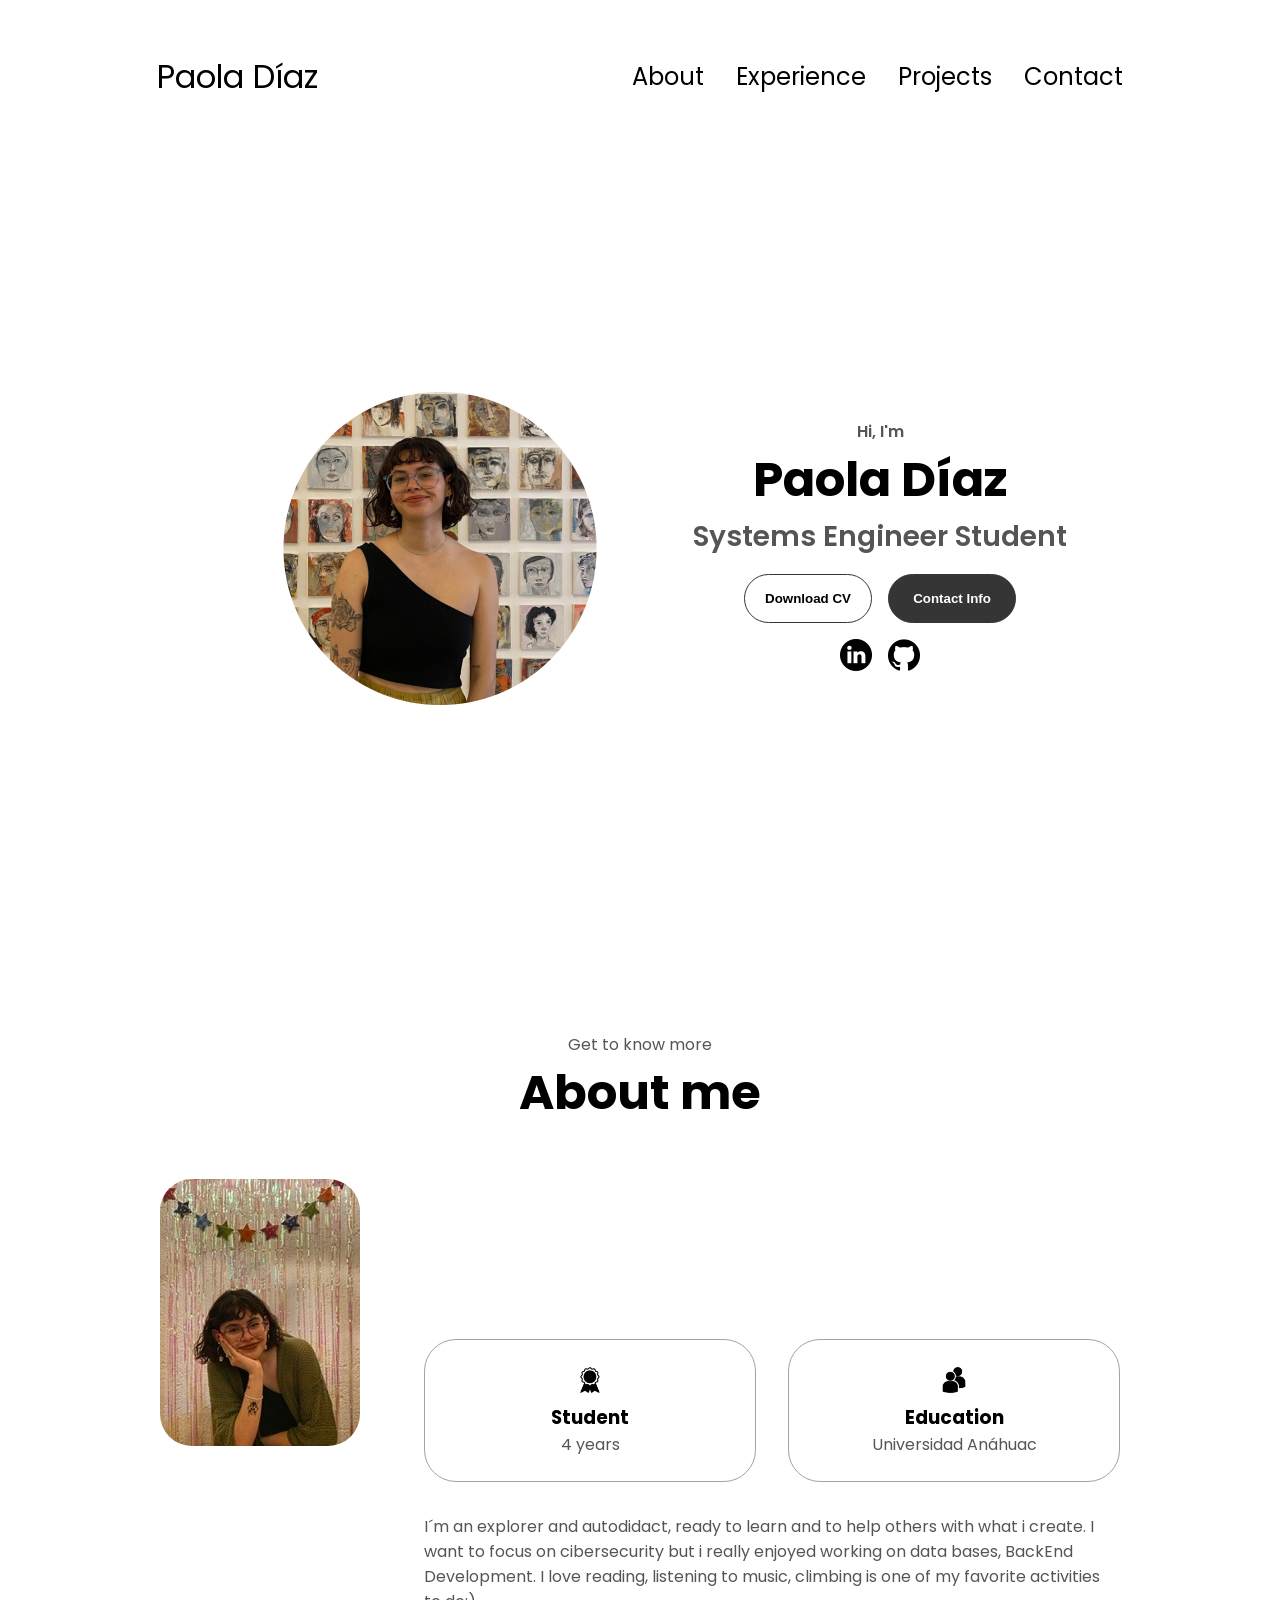
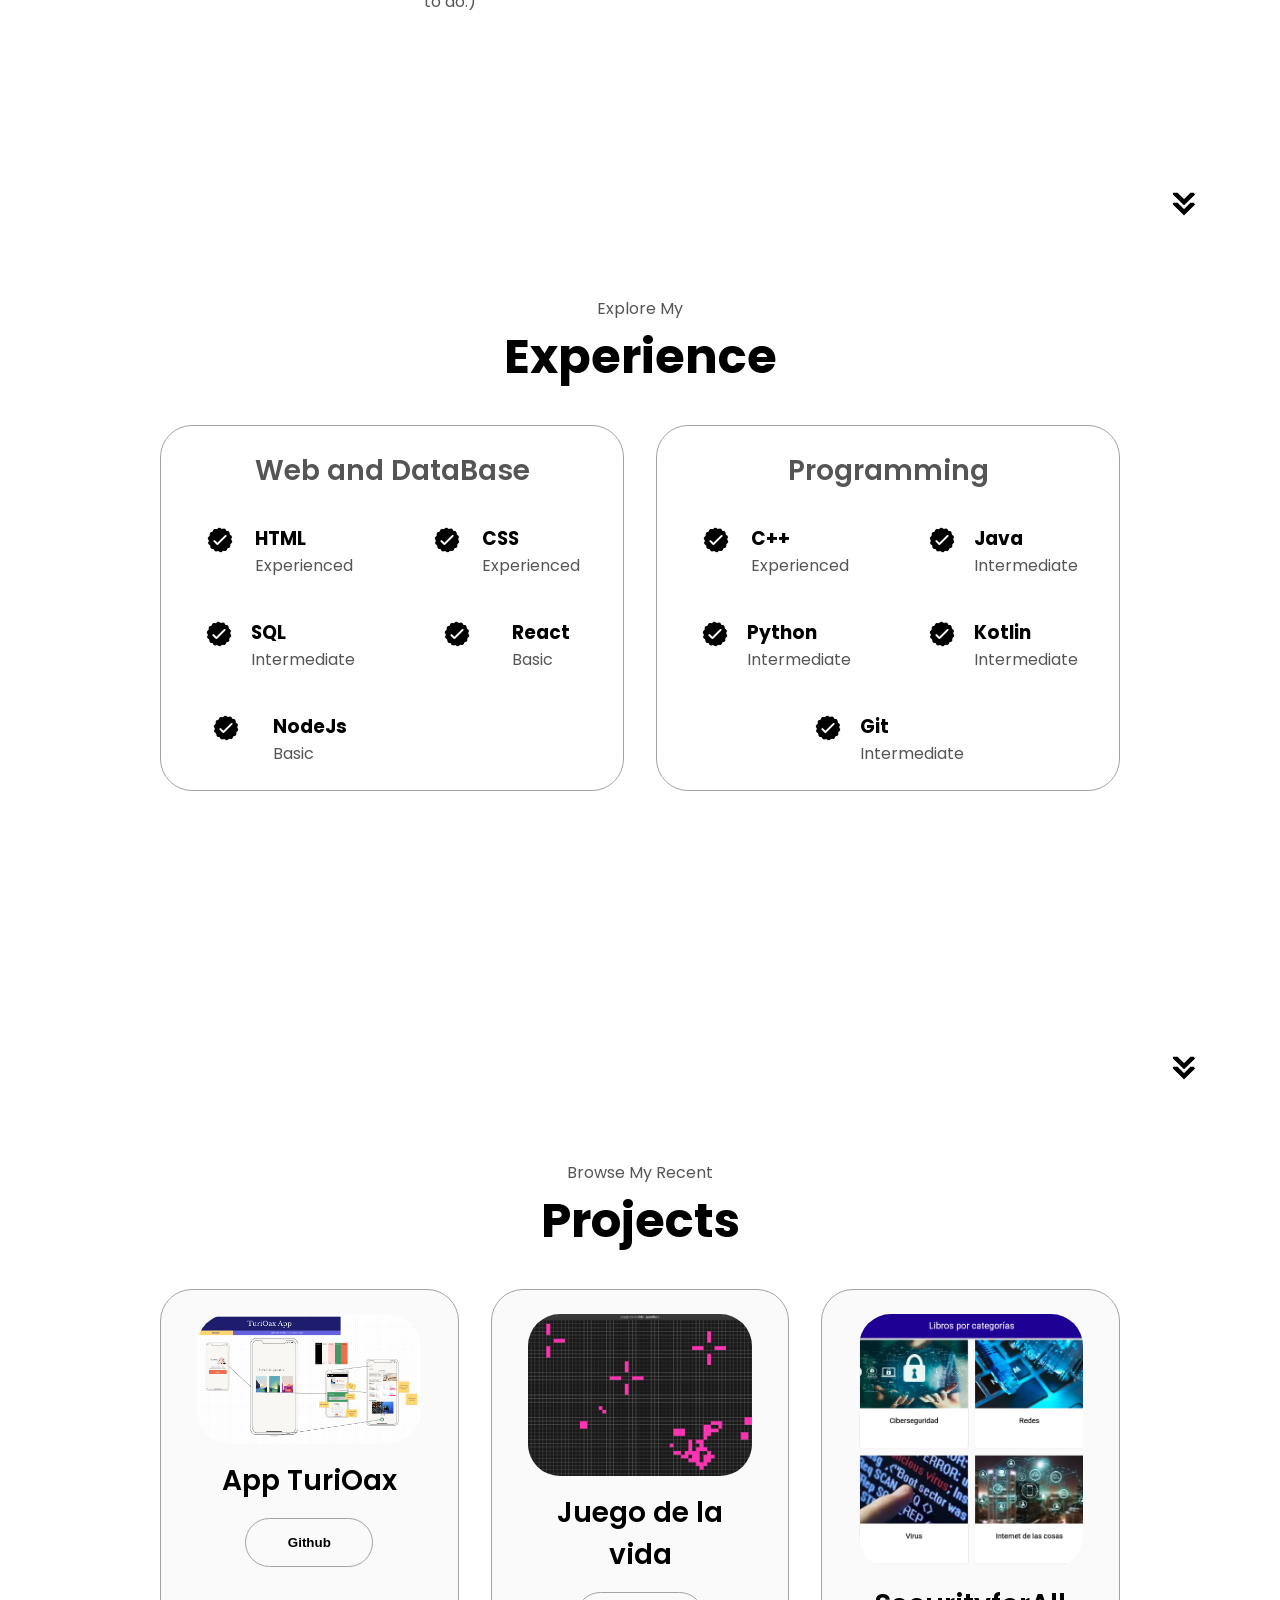
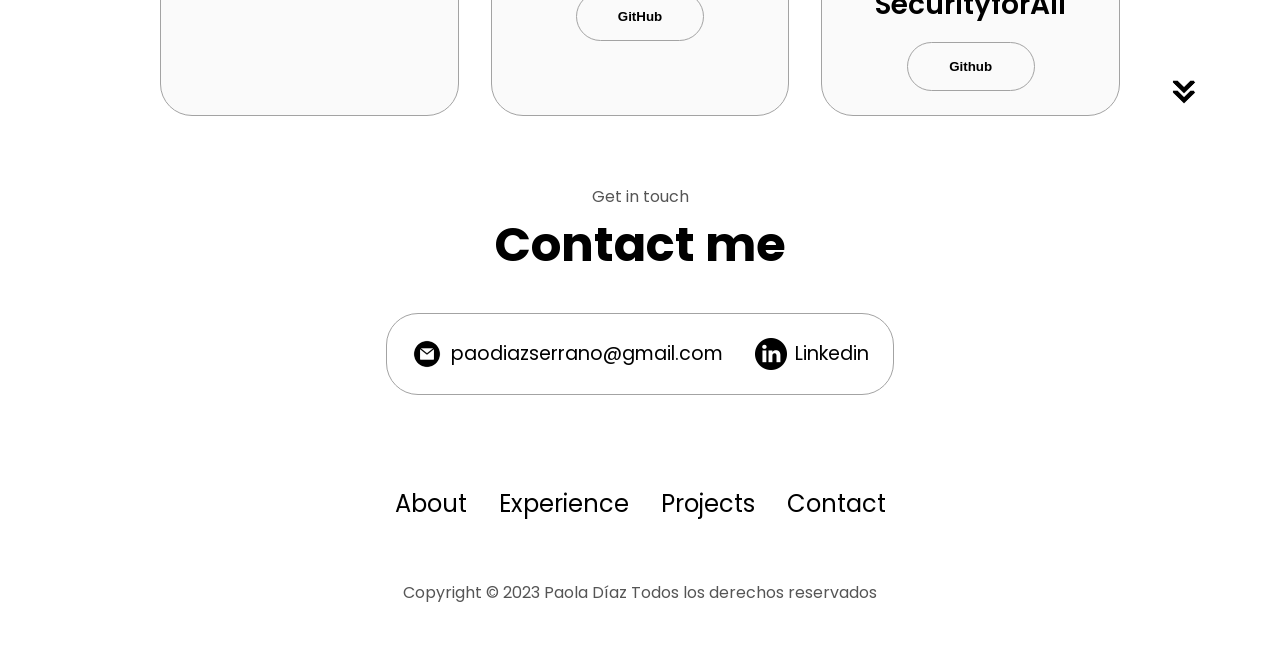
==== index.html @ 3fed01c9 "commit inicial con todos los archivos" ====
<!DOCTYPE html>
<html lang="en">
<head>
    <meta charset="UTF-8">
    <meta name="viewport" content="width=device-width, initial-scale=1.0">
    <title>My portfolio</title>
    <link rel="stylesheet" href="style.css">
    <link rel="stylesheet" href="mediaqueries.css">
    <link rel="icon" href="/assets/mostrar-codigo.png">
</head>
<body>
  <nav id="desktop-nav">
    <div class="logo">Paola Díaz</div>
    <div>
      <ul class="nav-links">
        <li><a href="#about">About</a></li>
        <li><a href="#experience">Experience</a></li>
        <li><a href="#projects">Projects</a></li>
        <li><a href="#contact">Contact</a></li>
      </ul>
    </div>
  </nav>
    <nav id="hamburger-nav">
      <div class="logo">Paola Díaz</div>
      <div class="hamburger-menu">
        <div class="hamburger-icon" onclick="toggleMenu()">
          <span></span>
          <span></span>
          <span></span>
        </div>
        <div class="menu-links">
          <li><a href="#about" onclick="toggleMenu()">About</a></li>
          <li><a href="#experience" onclick="toggleMenu()">Experience</a></li>
          <li><a href="#projects" onclick="toggleMenu()">Projects</a></li>
          <li><a href="#contact" onclick="toggleMenu()">Contact</a></li>
        </div>
      </div>
    </nav>
    <section id="profile">
        <div class="section__pic-container">
            <img src="./assets/profile-pic.png" alt="Paola Díaz profile picture"/>
        </div>
        <div class="section__text">
            <p class="section__text__p1">Hi, I'm </p>
            <h1 class="title">Paola Díaz</h1>
            <p class="section__text__p2">Systems Engineer Student</p>
            <div class="btn-container">
                <button class="btn btn-color-2" onclick="window.open('./assets/cv.pdf')"
                >
                    Download CV
                </button>            
            <button class="btn btn-color-1"  onclick="location.href='./#contact' "">
                Contact Info
            </button>
            </div>
    <div id="socials-container">
        <img src="./assets/linkedin.png" alt="my linkedin profile" class="icon" onclick="redirectTolinkedin()">
        <img src="./assets/github.png" alt="my github profile" class="icon" onclick="redirectToGitHub()">
    </div>
    </div>
    </section>

    <section id="about">

        <p class="section__text__p1">Get to know more</p>
        <h1 class="title">About me</h1>
        <div class="section-container">
            <div class="section-pic-container">
              <br>
              <br>
                <img src="/assets/aboutme Small.jpeg" alt="about picture" class="about-pic">
            </div>
                <div class="about-details-container">
                    <div class="about-containers">
                        <div class="details-container"> 
                            <img src="./assets/experience.png" alt="Experience icon" class="icon">  
                            <h3>Student</h3>
                            <p>4 years <br> </p>
                    </div>
                    <div class="details-container">
                        <img src="./assets/education.png" alt="Education icon" class="icon">  
                        <h3>Education</h3>
                        <p>Universidad Anáhuac 
                    </div>
                </div>
                <div class="text-container">
                    <p>I´m an explorer and autodidact, ready to learn and to help others with what i create.
                      I want to focus on cibersecurity but i really enjoyed working on data bases, BackEnd Development.
                      I love reading, listening to music, climbing is one of my favorite activities to do:)
                  
                      </p>
                </div>
            </div>
        </div>
        <img src="./assets/arrow.png" alt="Arrow icon" class="icon arrow"
        onclick="location.href='./#experience' " >
    </section>

    <section id="experience">
        <p class="section__text__p1">Explore My</p>
        <h1 class="title">Experience</h1>
        <div class="experience-details-container">
          <div class="about-containers">
            <div class="details-container">
              <h2 class="experience-sub-title">Web and DataBase</h2>
              <div class="article-container">
                <article>
                  <img
                    src="./assets/checkmark.png"
                    alt="Experience icon"
                    class="icon"
                  />
                  <div>
                    <h3>HTML</h3>
                    <p>Experienced</p>
                  </div>
                </article>
                <article>
                  <img
                    src="./assets/checkmark.png"
                    alt="Experience icon"
                    class="icon"
                  />
                  <div>
                    <h3>CSS</h3>
                    <p>Experienced</p>
                  </div>
                </article>
                <article>
                  <img
                    src="./assets/checkmark.png"
                    alt="Experience icon"
                    class="icon"
                  />
                  <div>
                    <h3>SQL</h3>
                    <p>Intermediate</p>
                  </div>
                </article>
                <article>
                  <img
                    src="./assets/checkmark.png"
                    alt="Experience icon"
                    class="icon"
                  />
                  <div>
                    <h3>React</h3>
                    <p>Basic</p>
                  </div>
                </article>
                <article>
                  <img
                    src="./assets/checkmark.png"
                    alt="Experience icon"
                    class="icon"
                  />
                  <div>
                    <h3>NodeJs</h3>
                    <p>Basic</p>
                  </div>
                </article>
                <article>
                 
              
                </article>
              </div>
            </div>
            <div class="details-container">
              <h2 class="experience-sub-title">Programming</h2>
              <div class="article-container">
                <article>
                  <img
                    src="./assets/checkmark.png"
                    alt="Experience icon"
                    class="icon"
                  />
                  <div>
                    <h3>C++</h3>
                    <p>Experienced</p>
                  </div>
                </article>
                <article>
                  <img
                    src="./assets/checkmark.png"
                    alt="Experience icon"
                    class="icon"
                  />
                  <div>
                    <h3>Java</h3>
                    <p>Intermediate</p>
                  </div>
                </article>
                <article>
                  <img
                    src="./assets/checkmark.png"
                    alt="Experience icon"
                    class="icon"
                  />
                  <div>
                    <h3>Python</h3>
                    <p>Intermediate</p>
                  </div>
                </article>
                <article>
                  <img
                    src="./assets/checkmark.png"
                    alt="Experience icon"
                    class="icon"
                  />
                  <div>
                    <h3>Kotlin</h3>
                    <p>Intermediate</p>
                  </div>
                </article>
                <article>
                  <img
                    src="./assets/checkmark.png"
                    alt="Experience icon"
                    class="icon"
                  />
                  <div>
                    <h3>Git</h3>
                    <p>Intermediate</p>
                  </div>
                </article>
              </div>
            </div>
          </div>
        </div>
        <img
          src="./assets/arrow.png"
          alt="Arrow icon"
          class="icon arrow"
          onclick="location.href='./#projects'"
        />
      </section>
      <section id="projects">
        <p class="section__text__p1">Browse My Recent</p>
        <h1 class="title">Projects</h1>
        <div class="experience-details-container">
          <div class="about-containers">
            <div class="details-container color-container">
              <div class="article-container">
                <img
                  src="./assets/project-1.png"
                  alt="Project 1"
                  class="project-img"
                />
              </div>
              <h2 class="experience-sub-title project-title">App TuriOax</h2>
              <div class="btn-container">
                <button
                  class="btn btn-color-2 project-btn"
                  onclick="redirectToGitHubTuriOax()"
                >
                  Github
                </button>
                
              </div>
            </div>
            <div class="details-container color-container">
              <div class="article-container">
                <img
                  src="./assets/juego_de_la_vida.png"
                  alt="Project 2"
                  class="project-img"
                />
              </div>
              <h2 class="experience-sub-title project-title">Juego de la vida</h2>
              <div class="btn-container">
                <button class="btn btn-color-2 project-btn" onclick="redirectToGitHub()">
                  GitHub
              </button>
                
              </div>
            </div>
            <div class="details-container color-container">
              <div class="article-container">
                <img
                  src="./assets/securityforall.png"
                  alt="Project 3"
                  class="project-img"
                />
              </div>
              <h2 class="experience-sub-title project-title">SecurityforAll</h2>
              <div class="btn-container">
                <button
                  class="btn btn-color-2 project-btn"
                  onclick="redirectToGitHubSecurityforall()"
                >
                  Github
                </button>
                <!--
                <button
                  class="btn btn-color-2 project-btn"
                  onclick="location.href='https://github.com/'"
                >
                  Live Demo
                </button>
                --> 
              </div>
            </div>
          </div>
        </div>
        <img
          src="./assets/arrow.png"
          alt="Arrow icon"
          class="icon arrow"
          onclick="location.href='./#contact'"
        />
      </section>
      <section id="contact">
        <p class="section__text__p1">Get in touch</p>
        <h1 class="title">Contact me</h1>
        <div class="contact-info-upper-container">
            <div class="contact-info-container">
                <img src="./assets/email.png" alt="email icon" class="icon contact-icon">
                <p><a href="mailto:paodiazserrano@gmail.com">paodiazserrano@gmail.com</a></p>
            </div>
       
            <div class="contact-info-container">
                <img src="./assets/linkedin.png" alt="linkedin icon" class="icon contact-icon">
                <p><a href="https://www.linkedin.com/in/paola-diaz-ser" target="_blank">Linkedin</a></p>
            </div>
        </div>
      </section>
<footer>
    <nav>
        <div class="nav-links-container">
            <ul class="nav-links">
                <li><a href="#about">About</a></li>
                <li><a href="#experience">Experience</a></li>
                <li><a href="#projects">Projects</a></li>
                <li><a href="#contact">Contact</a></li>
            </ul>
        </div>
    </nav>
    
    <p>Copyright &#169; 2023 Paola Díaz Todos los derechos reservados</p>
</footer>

    <script src="script.js"></script>

</body>
</html>
---- style.css ----
/*           GENERAL            */

@import url("https://fonts.googleapis.com/css2?family=Poppins:wght@300;400;500;600&display=swap");

* {
  margin: 0;
  padding: 0;
}

body {
  font-family: "Poppins", sans-serif;
}

html {
        /*when we click a link it doesn´t instantly go to the section, it scroll down gently*/
  scroll-behavior: smooth;
}

p {
  color: rgb(85, 85, 85);
}

/*          TRANSITION          */
/*physically change between two styles*/

a,
.btn {
  transition: all 300ms ease;
}

/* DESKTOP NAV */

nav,
.nav-links {
  display: flex;
}

nav {
  justify-content: space-around;
  align-items: center;
  height: 17vh;
}

.nav-links {
  gap: 2rem;
  list-style: none;
  font-size: 1.5rem;
}

/*          nav links               */

a {
  color: black;
  text-decoration: none;
  text-decoration-color: white;
}
/*when we pass over our mouse */
a:hover {
  color: grey;
  text-decoration: underline;
      /*this is the space between the text and the underline*/
  text-underline-offset: 1rem;
  text-decoration-color: rgb(181, 181, 181);
}

.logo {
  font-size: 2rem;
}

/*when we pass over our mouse in the LOGO */
.logo:hover {
  cursor: default;
}

/*          HAMBURGER MENU          */

#hamburger-nav {
  display: none;
}

.hamburger-menu {
  position: relative;
  display: inline-block;
}

.hamburger-icon {
  display: flex;
  flex-direction: column;
  justify-content: space-between;
  height: 24px;
  width: 30px;
  cursor: pointer;
}

.hamburger-icon span {
  width: 100%;
  height: 2px;
  background-color: black;
  transition: all 0.3 ease-in-out;
}

.menu-links {
  position: absolute;
  top: 100%;
  right: 0;
  background-color: white;
  width: fit-content;
  max-height: 0;
  overflow: hidden;
  transition: all 0.3 ease-in-out;
}

.menu-links a {
  display: block;
  padding: 10px;
  text-align: center;
  font-size: 1.5rem;
  color: black;
  text-decoration: none;
  transition: all 0.3 ease-in-out;
}

.menu-links li {
  list-style: none;
}
/*the one we created in js*/
.menu-links.open {
  max-height: 300px;
}

.hamburger-icon.open span:first-child {
  transform: rotate(45deg) translate(10px, 5px);
}

.hamburger-icon.open span:nth-child(2) {
  opacity: 0;
}

.hamburger-icon.open span:last-child {
  transform: rotate(-45deg) translate(10px, -5px);
}

.hamburger-icon span:first-child {
  transform: none;
}

.hamburger-icon span:first-child {
  opacity: 1;
}

.hamburger-icon span:first-child {
  transform: none;
}

/*          SECTIONS            */

section {
  padding-top: 4vh;
  height: 96vh;
  margin: 0 10rem;
  box-sizing: border-box;
  min-height: fit-content;
}

.section-container {
  display: flex;
}

/*          PROFILE SECTION             */

#profile {
  display: flex;
  justify-content: center;
  gap: 5rem;
  height: 80vh;
}

.section__pic-container {
  display: flex;
  height: 400px;
  width: 400px;
  margin: auto 0;
}

.section__text {
  align-self: center;
  text-align: center;
}

.section__text p {
  font-weight: 600;
}

.section__text__p1 {
  text-align: center;
}

.section__text__p2 {
  font-size: 1.75rem;
  margin-bottom: 1rem;
}

.title {
  font-size: 3rem;
  text-align: center;
}

#socials-container {
  display: flex;
  justify-content: center;
  margin-top: 1rem;
  gap: 1rem;
}

/*          ICONS           */

.icon {
  cursor: pointer;
  height: 2rem;
}

/*          BUTTONS             */

.btn-container {
  display: flex;
  justify-content: center;
  gap: 1rem;
}

.btn {
  font-weight: 600;
  transition: all 300ms ease;
  padding: 1rem;
  width: 8rem;
  border-radius: 2rem;
}

.btn-color-1,
.btn-color-2 {
  border: rgb(53, 53, 53) 0.1rem solid;
}

.btn-color-1:hover,
.btn-color-2:hover {
  cursor: pointer;
}

.btn-color-1,
.btn-color-2:hover {
  background: rgb(53, 53, 53);
  color: white;
}

.btn-color-1:hover {
  background: rgb(0, 0, 0);
}

.btn-color-2 {
  background: none;
}

.btn-color-2:hover {
  border: rgb(255, 255, 255) 0.1rem solid;
}

.btn-container {
  gap: 1rem;
}

/*          ABOUT SECTION           */

#about {
  position: relative;
}

.about-containers {
  gap: 2rem;
  margin-bottom: 2rem;
  margin-top: 2rem;
}

.about-details-container {
  justify-content: center;
  flex-direction: column;
}

.about-containers,
.about-details-container {
  display: flex;
}

.about-pic {
  border-radius: 2rem;
}

.arrow {
  position: absolute;
  right: -5rem;
  bottom: 2.5rem;
}

.details-container {
  padding: 1.5rem;
  flex: 1;
  background: white;
  border-radius: 2rem;
  border: rgb(53, 53, 53) 0.1rem solid;
  border-color: rgb(163, 163, 163);
  text-align: center;
}

.section-container {
  gap: 4rem;
  height: 80%;
}

.section__pic-container {
  height: 400px;
  width: 400px;
  margin: auto 0;
}

/*          EXPERIENCE SECTION          */

#experience {
  position: relative;
}

.experience-sub-title {
  color: rgb(85, 85, 85);
  font-weight: 600;
  font-size: 1.75rem;
  margin-bottom: 2rem;
}

.experience-details-container {
  display: flex;
  justify-content: center;
  flex-direction: column;
}

.article-container {
  display: flex;
  text-align: initial;
  flex-wrap: wrap;
  flex-direction: row;
  gap: 2.5rem;
  justify-content: space-around;
}

article {
  display: flex;
  width: 10rem;
  justify-content: space-around;
  gap: 0.5rem;
}

article .icon {
  cursor: default;
}

/*              projects section             */

#projects {
  position: relative;
}

.color-container {
  border-color: rgb(163, 163, 163);
  background: rgb(250, 250, 250);
}

.project-img {
  border-radius: 2rem;
  width: 90%;
  height: 90%;
}

.project-title {
  margin: 1rem;
  color: black;
}

.project-btn {
  color: black;
  border-color: rgb(163, 163, 163);
}

/*          CONTACT          */

#contact {
  display: flex;
  justify-content: center;
  flex-direction: column;
  height: 70vh;
}

.contact-info-upper-container {
  display: flex;
  justify-content: center;
  border-radius: 2rem;
  border: rgb(53, 53, 53) 0.1rem solid;
  border-color: rgb(163, 163, 163);
  background: (250, 250, 250);
  margin: 2rem auto;
  padding: 0.5rem;
}

.contact-info-container {
  display: flex;
  align-items: center;
  justify-content: center;
  gap: 0.5rem;
  margin: 1rem;
}

.contact-info-container p {
  font-size: larger;
}

.contact-icon {
  cursor: default;
}

.email-icon {
  height: 2.5rem;
}

/*          footer           */

footer {
  height: 26vh;
  margin: 0 1rem;
}

footer p {
  text-align: center;
}
---- mediaqueries.css ----
@media screen and (max-width: 1400px) {
    #profile {
      height: 83vh;
      margin-bottom: 6rem;
    }
    .about-containers {
      flex-wrap: wrap;
    }
    #contact,
    #projects {
      height: fit-content;
    }
  }
  
  @media screen and (max-width: 1200px) {
    #desktop-nav {
      display: none;
    }
    #hamburger-nav {
      display: flex;
    }
    #experience,
    .experience-details-container {
      margin-top: 2rem;
    }
    #profile,
    .section-container {
      display: block;
    }
    .arrow {
      display: none;
    }
    section,
    .section-container {
      height: fit-content;
    }
    section {
      margin: 0 5%;
    }
    .section__pic-container {
      width: 275px;
      height: 275px;
      margin: 0 auto 2rem;
    }
    .about-containers {
      margin-top: 0;
    }
  }
  
  @media screen and (max-width: 600px) {
    #contact,
    footer {
      height: 40vh;
    }
    #profile {
      height: 83vh;
      margin-bottom: 0;
    }
    article {
      font-size: 1rem;
    }
    footer nav {
      height: fit-content;
      margin-bottom: 2rem;
    }
    .about-containers,
    .contact-info-upper-container,
    .btn-container {
      flex-wrap: wrap;
    }
    .contact-info-container {
      margin: 0;
    }
    .contact-info-container p,
    .nav-links li a {
      font-size: 1rem;
    }
    .experience-sub-title {
      font-size: 1.25rem;
    }
    .logo {
      font-size: 1.5rem;
    }
    .nav-links {
      flex-direction: column;
      gap: 0.5rem;
      text-align: center;
    }
    .section__pic-container {
      width: auto;
      height: 46vw;
      justify-content: center;
    }
    .section__text__p2 {
      font-size: 1.25rem;
    }
    .title {
      font-size: 2rem;
    }
    .text-container {
      text-align: justify;
    }
  }
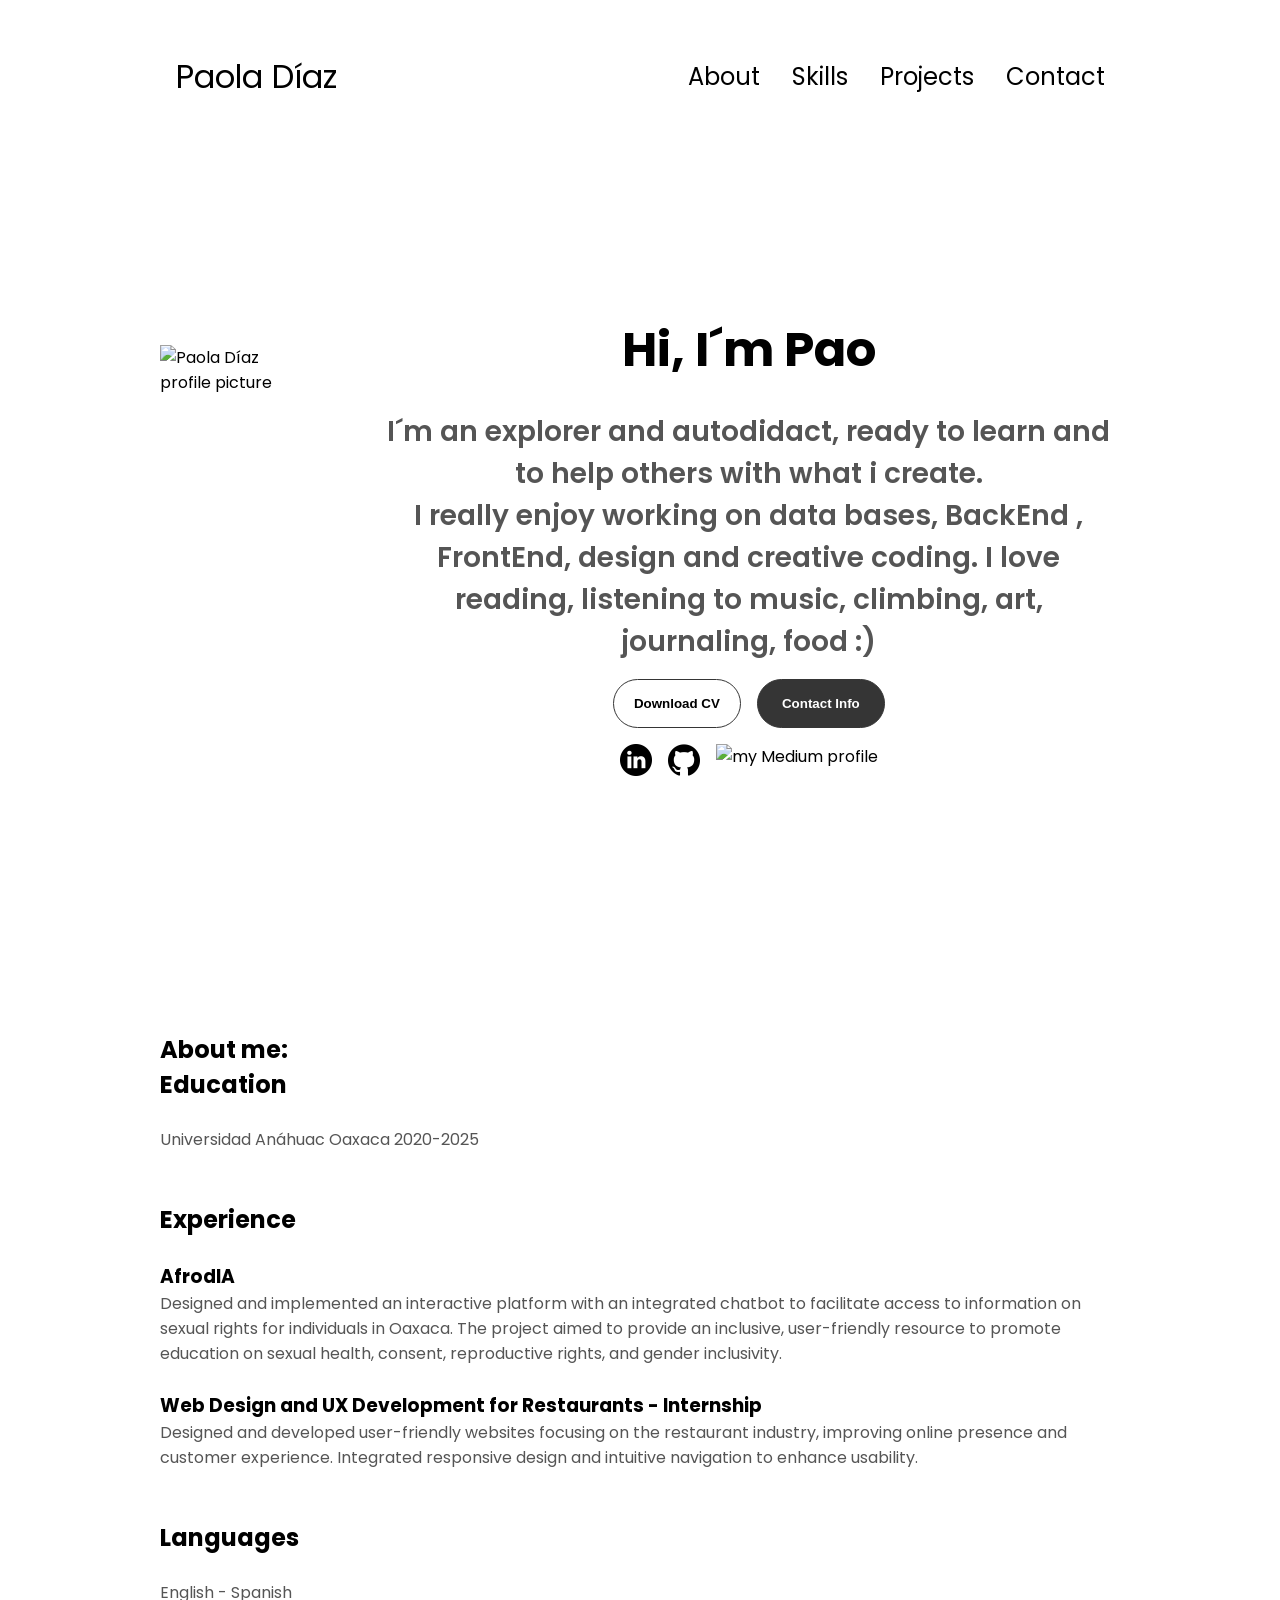
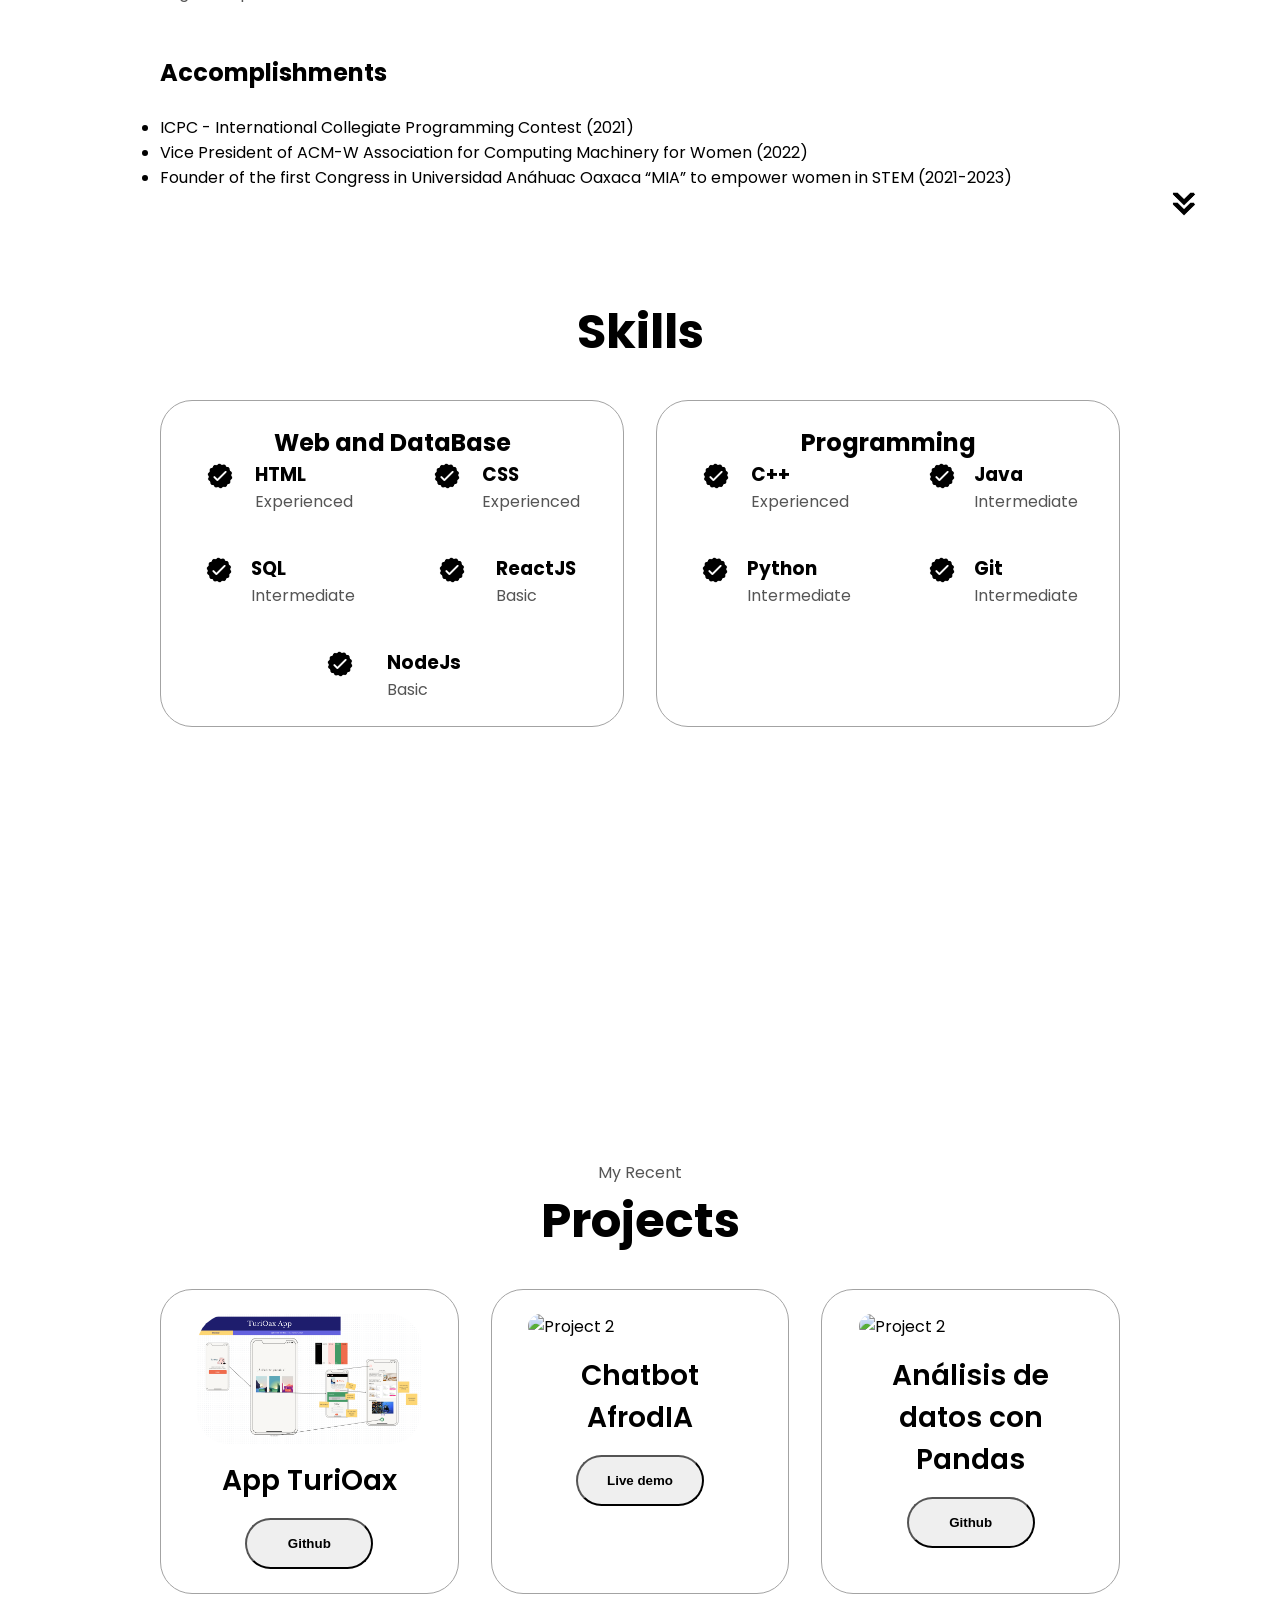
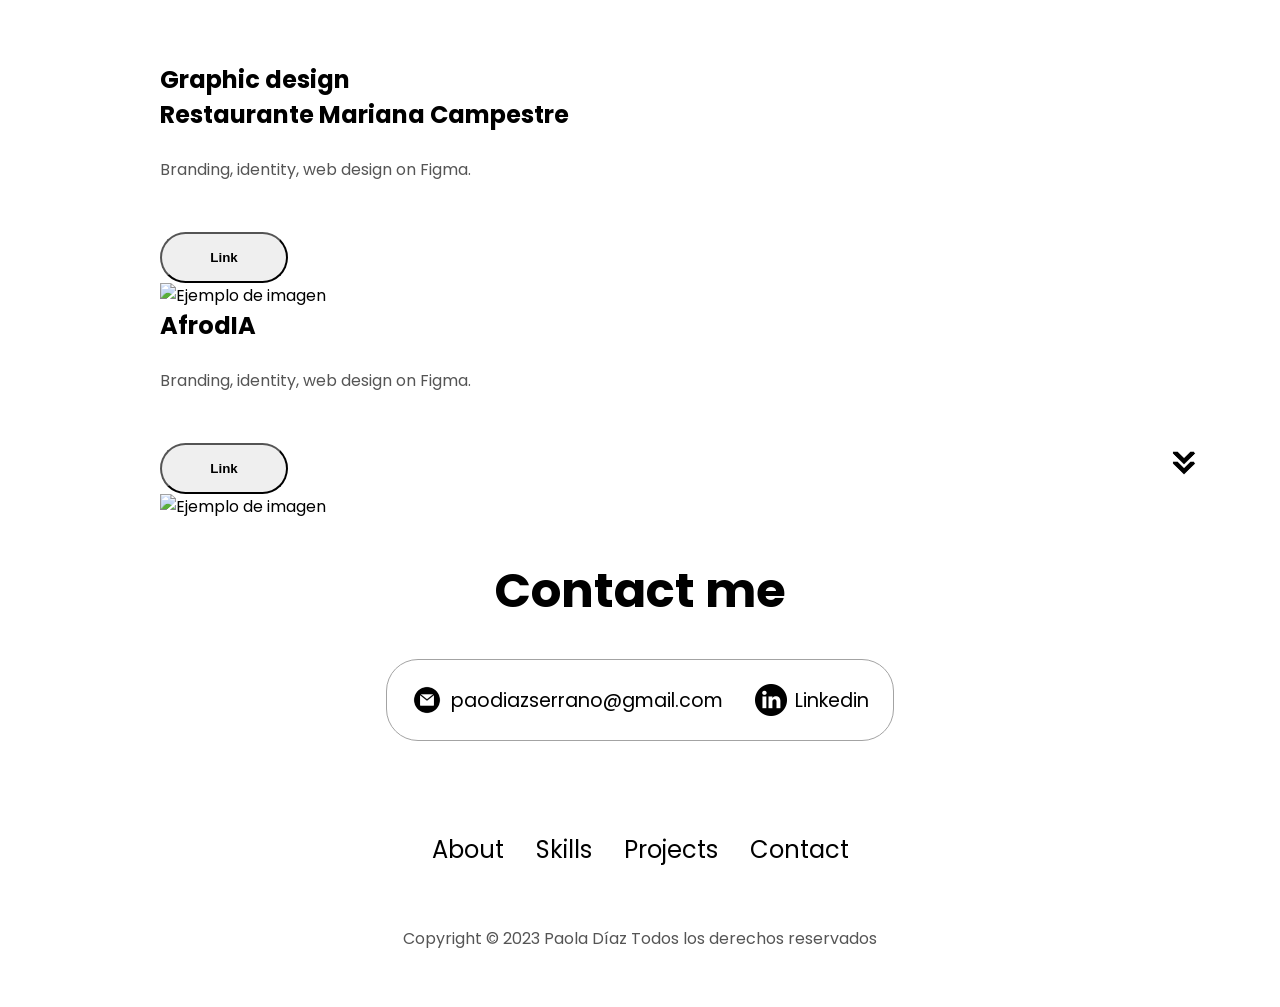
==== commit ff25849b: "Update and rename assets to index.html" ====
--- a/index.html
+++ b/index.html
@@ -6,7 +6,7 @@
     <title>My portfolio</title>
     <link rel="stylesheet" href="style.css">
     <link rel="stylesheet" href="mediaqueries.css">
-    <link rel="icon" href="/assets/mostrar-codigo.png">
+    <link rel="icon" href="/assets/star.png">
 </head>
 <body>
   <nav id="desktop-nav">
@@ -14,7 +14,7 @@
     <div>
       <ul class="nav-links">
         <li><a href="#about">About</a></li>
-        <li><a href="#experience">Experience</a></li>
+        <li><a href="#skills">Skills</a></li>
         <li><a href="#projects">Projects</a></li>
         <li><a href="#contact">Contact</a></li>
       </ul>
@@ -38,15 +38,16 @@
     </nav>
     <section id="profile">
         <div class="section__pic-container">
-            <img src="./assets/profile-pic.png" alt="Paola Díaz profile picture"/>
+            <img src="./assets/pp.png" alt="Paola Díaz profile picture"/>
         </div>
         <div class="section__text">
-            <p class="section__text__p1">Hi, I'm </p>
-            <h1 class="title">Paola Díaz</h1>
-            <p class="section__text__p2">Systems Engineer Student</p>
+            <h1 class="title">Hi, I´m Pao</h1>
+            <br>
+            <p class="section__text__p2">I´m an explorer and autodidact, ready to learn and to help others with what i create.
+              <br>I really enjoy working on data bases, BackEnd , FrontEnd, design and creative coding.
+              I love reading, listening to music, climbing, art, journaling, food :)</p>
             <div class="btn-container">
-                <button class="btn btn-color-2" onclick="window.open('./assets/cv.pdf')"
-                >
+                <button class="btn btn-color-2" onclick="window.open('./assets/PaolaDiaz_CV.pdf')">
                     Download CV
                 </button>            
             <button class="btn btn-color-1"  onclick="location.href='./#contact' "">
@@ -56,53 +57,70 @@
     <div id="socials-container">
         <img src="./assets/linkedin.png" alt="my linkedin profile" class="icon" onclick="redirectTolinkedin()">
         <img src="./assets/github.png" alt="my github profile" class="icon" onclick="redirectToGitHub()">
+        <img src="./assets/medium.png" alt="my Medium profile" class="icon" onClick="redirectToMedium()">
     </div>
     </div>
     </section>
 
     <section id="about">
-
-        <p class="section__text__p1">Get to know more</p>
-        <h1 class="title">About me</h1>
-        <div class="section-container">
-            <div class="section-pic-container">
-              <br>
-              <br>
-                <img src="/assets/aboutme Small.jpeg" alt="about picture" class="about-pic">
-            </div>
-                <div class="about-details-container">
-                    <div class="about-containers">
-                        <div class="details-container"> 
-                            <img src="./assets/experience.png" alt="Experience icon" class="icon">  
-                            <h3>Student</h3>
-                            <p>4 years <br> </p>
-                    </div>
-                    <div class="details-container">
-                        <img src="./assets/education.png" alt="Education icon" class="icon">  
-                        <h3>Education</h3>
-                        <p>Universidad Anáhuac 
-                    </div>
-                </div>
-                <div class="text-container">
-                    <p>I´m an explorer and autodidact, ready to learn and to help others with what i create.
-                      I want to focus on cibersecurity but i really enjoyed working on data bases, BackEnd Development.
-                      I love reading, listening to music, climbing is one of my favorite activities to do:)
-                  
-                      </p>
-                </div>
-            </div>
-        </div>
+      <div class="container1-about">
+        <!-- Title -->
+        <h1 class="title-cv">About me:</h1>
+
+        <!-- Education Section -->
+            <h2 class="education-title">Education</h2>
+            <br>
+            <p class="education-detail">Universidad Anáhuac Oaxaca 2020-2025</p>
+            <br>
+            <br>
+
+        <!-- Experience Section -->
+            <h2 class="experience-title">Experience</h2>
+            <br>
+            <div>
+                <h3>AfrodIA</h3>
+                <p>
+                    Designed and implemented an interactive platform with an integrated chatbot to facilitate access to 
+                    information on sexual rights for individuals in Oaxaca. The project aimed to provide an inclusive, 
+                    user-friendly resource to promote education on sexual health, consent, reproductive rights, and gender inclusivity.
+                </p>
+                <br>
+            </div>
+            <div>
+                <h3>Web Design and UX Development for Restaurants - Internship</h3>
+                <p>
+                    Designed and developed user-friendly websites focusing on the restaurant industry, improving online 
+                    presence and customer experience. Integrated responsive design and intuitive navigation to enhance usability.
+                </p>
+                <br>
+                <br>
+            </div>
+        <!-- Languages -->
+            <h2 class="languages-title">Languages</h2>
+            <br>
+            <p>English - Spanish</p>
+            <br>
+            <br>
+
+        <!-- Accomplishments Section -->
+            <h2>Accomplishments</h2>
+            <br>
+            <ul>
+                <li id="li-accomplishments">ICPC - International Collegiate Programming Contest (2021)</li>
+                <li id="li-accomplishments">Vice President of ACM-W Association for Computing Machinery for Women (2022)</li>
+                <li id="li-accomplishments">Founder of the first Congress in Universidad Anáhuac Oaxaca “MIA” to empower women in STEM (2021-2023)</li>
+            </ul>
+    </div>
         <img src="./assets/arrow.png" alt="Arrow icon" class="icon arrow"
-        onclick="location.href='./#experience' " >
+        onclick="location.href='./#skills' " >
     </section>
 
-    <section id="experience">
-        <p class="section__text__p1">Explore My</p>
-        <h1 class="title">Experience</h1>
-        <div class="experience-details-container">
+    <section id="skills">
+        <h1 class="title">Skills</h1>
+        <div class="skills-details-container">
           <div class="about-containers">
             <div class="details-container">
-              <h2 class="experience-sub-title">Web and DataBase</h2>
+              <h2 class="skills-sub-title">Web and DataBase</h2>
               <div class="article-container">
                 <article>
                   <img
@@ -144,7 +162,7 @@
                     class="icon"
                   />
                   <div>
-                    <h3>React</h3>
+                    <h3>ReactJS</h3>
                     <p>Basic</p>
                   </div>
                 </article>
@@ -159,14 +177,10 @@
                     <p>Basic</p>
                   </div>
                 </article>
-                <article>
-                 
-              
-                </article>
               </div>
             </div>
             <div class="details-container">
-              <h2 class="experience-sub-title">Programming</h2>
+              <h2 class="skills-sub-title">Programming</h2>
               <div class="article-container">
                 <article>
                   <img
@@ -198,17 +212,6 @@
                   />
                   <div>
                     <h3>Python</h3>
-                    <p>Intermediate</p>
-                  </div>
-                </article>
-                <article>
-                  <img
-                    src="./assets/checkmark.png"
-                    alt="Experience icon"
-                    class="icon"
-                  />
-                  <div>
-                    <h3>Kotlin</h3>
                     <p>Intermediate</p>
                   </div>
                 </article>
@@ -235,11 +238,11 @@
         />
       </section>
       <section id="projects">
-        <p class="section__text__p1">Browse My Recent</p>
+        <p class="section__text__p1">My Recent</p>
         <h1 class="title">Projects</h1>
         <div class="experience-details-container">
           <div class="about-containers">
-            <div class="details-container color-container">
+            <div class="details-container color-container1">
               <div class="article-container">
                 <img
                   src="./assets/project-1.png"
@@ -250,7 +253,7 @@
               <h2 class="experience-sub-title project-title">App TuriOax</h2>
               <div class="btn-container">
                 <button
-                  class="btn btn-color-2 project-btn"
+                  class="btn btn-color-3 "
                   onclick="redirectToGitHubTuriOax()"
                 >
                   Github
@@ -258,59 +261,103 @@
                 
               </div>
             </div>
-            <div class="details-container color-container">
+            <div class="details-container color-container2">
               <div class="article-container">
                 <img
-                  src="./assets/juego_de_la_vida.png"
+                  src="./assets/AfrodIA.png"
                   alt="Project 2"
                   class="project-img"
                 />
               </div>
-              <h2 class="experience-sub-title project-title">Juego de la vida</h2>
+              <h2 class="experience-sub-title project-title">Chatbot AfrodIA</h2>
               <div class="btn-container">
-                <button class="btn btn-color-2 project-btn" onclick="redirectToGitHub()">
-                  GitHub
+                <button class="btn btn-color-5" onclick="redirectToAfrodia()">
+                  Live demo
               </button>
                 
               </div>
             </div>
-            <div class="details-container color-container">
+            <div class="details-container color-container3">
               <div class="article-container">
                 <img
-                  src="./assets/securityforall.png"
-                  alt="Project 3"
+                  src="./assets/pandas.jpg"
+                  alt="Project 2"
                   class="project-img"
                 />
               </div>
-              <h2 class="experience-sub-title project-title">SecurityforAll</h2>
+              <h2 class="experience-sub-title project-title">Análisis de datos con Pandas</h2>
               <div class="btn-container">
                 <button
-                  class="btn btn-color-2 project-btn"
-                  onclick="redirectToGitHubSecurityforall()"
+                  class="btn btn-color-4"
+                  onclick="redirectToPandasPython()"
                 >
                   Github
                 </button>
-                <!--
-                <button
-                  class="btn btn-color-2 project-btn"
-                  onclick="location.href='https://github.com/'"
+              </div>
+            </div>
+            
+          </div>
+        </div>
+      </section>
+      <section id="projects">
+        <h1 class="title-gd">Graphic design</h1>
+        <div class="container-gd">
+          <!-- Sección de texto -->
+          <div class="text-section-gd">
+              <h1>Restaurante Mariana Campestre</h1>
+              <br>
+              <p>
+                  Branding, identity, web design on Figma.
+              </p>
+              <br>
+              <br>
+              <button
+              class="btn btn-color-3"
+              onclick="redirectToMarianaCampestre()"
+            >
+              Link
+            </button>
+          </div>
+  
+          <!-- Sección de imagen -->
+          <div class="image-section-gd">
+              <img src="./assets/marianacampestre.png" alt="Ejemplo de imagen">
+          </div>
+      </div>
+      <div class="container-gd1">
+        <!-- Sección de texto -->
+        <div class="text-section-gd">
+            <h1>AfrodIA</h1>
+            <br>
+            <p>
+              Branding, identity, web design on Figma.
+            </p>
+            <br>
+            <br>
+            <button
+                  class="btn btn-color-4"
+                  onclick="redirectToAfrodia()"
                 >
-                  Live Demo
+                  Link
                 </button>
-                --> 
-              </div>
-            </div>
-          </div>
-        </div>
-        <img
-          src="./assets/arrow.png"
-          alt="Arrow icon"
-          class="icon arrow"
-          onclick="location.href='./#contact'"
-        />
+        </div>
+
+        <!-- Sección de imagen -->
+        <div class="image-section-gd">
+            <img src="./assets/brandingafrodia.png" alt="Ejemplo de imagen">
+        </div>
+    </div>
+
+
+
+        <img src="./assets/arrow.png" alt="Arrow icon" class="icon arrow"
+        onclick="location.href='./#contact' " >
       </section>
+
+
+
+
       <section id="contact">
-        <p class="section__text__p1">Get in touch</p>
         <h1 class="title">Contact me</h1>
         <div class="contact-info-upper-container">
             <div class="contact-info-container">
@@ -329,7 +376,7 @@
         <div class="nav-links-container">
             <ul class="nav-links">
                 <li><a href="#about">About</a></li>
-                <li><a href="#experience">Experience</a></li>
+                <li><a href="#skills">Skills</a></li>
                 <li><a href="#projects">Projects</a></li>
                 <li><a href="#contact">Contact</a></li>
             </ul>
@@ -342,4 +389,4 @@
     <script src="script.js"></script>
 
 </body>
-</html>+</html>
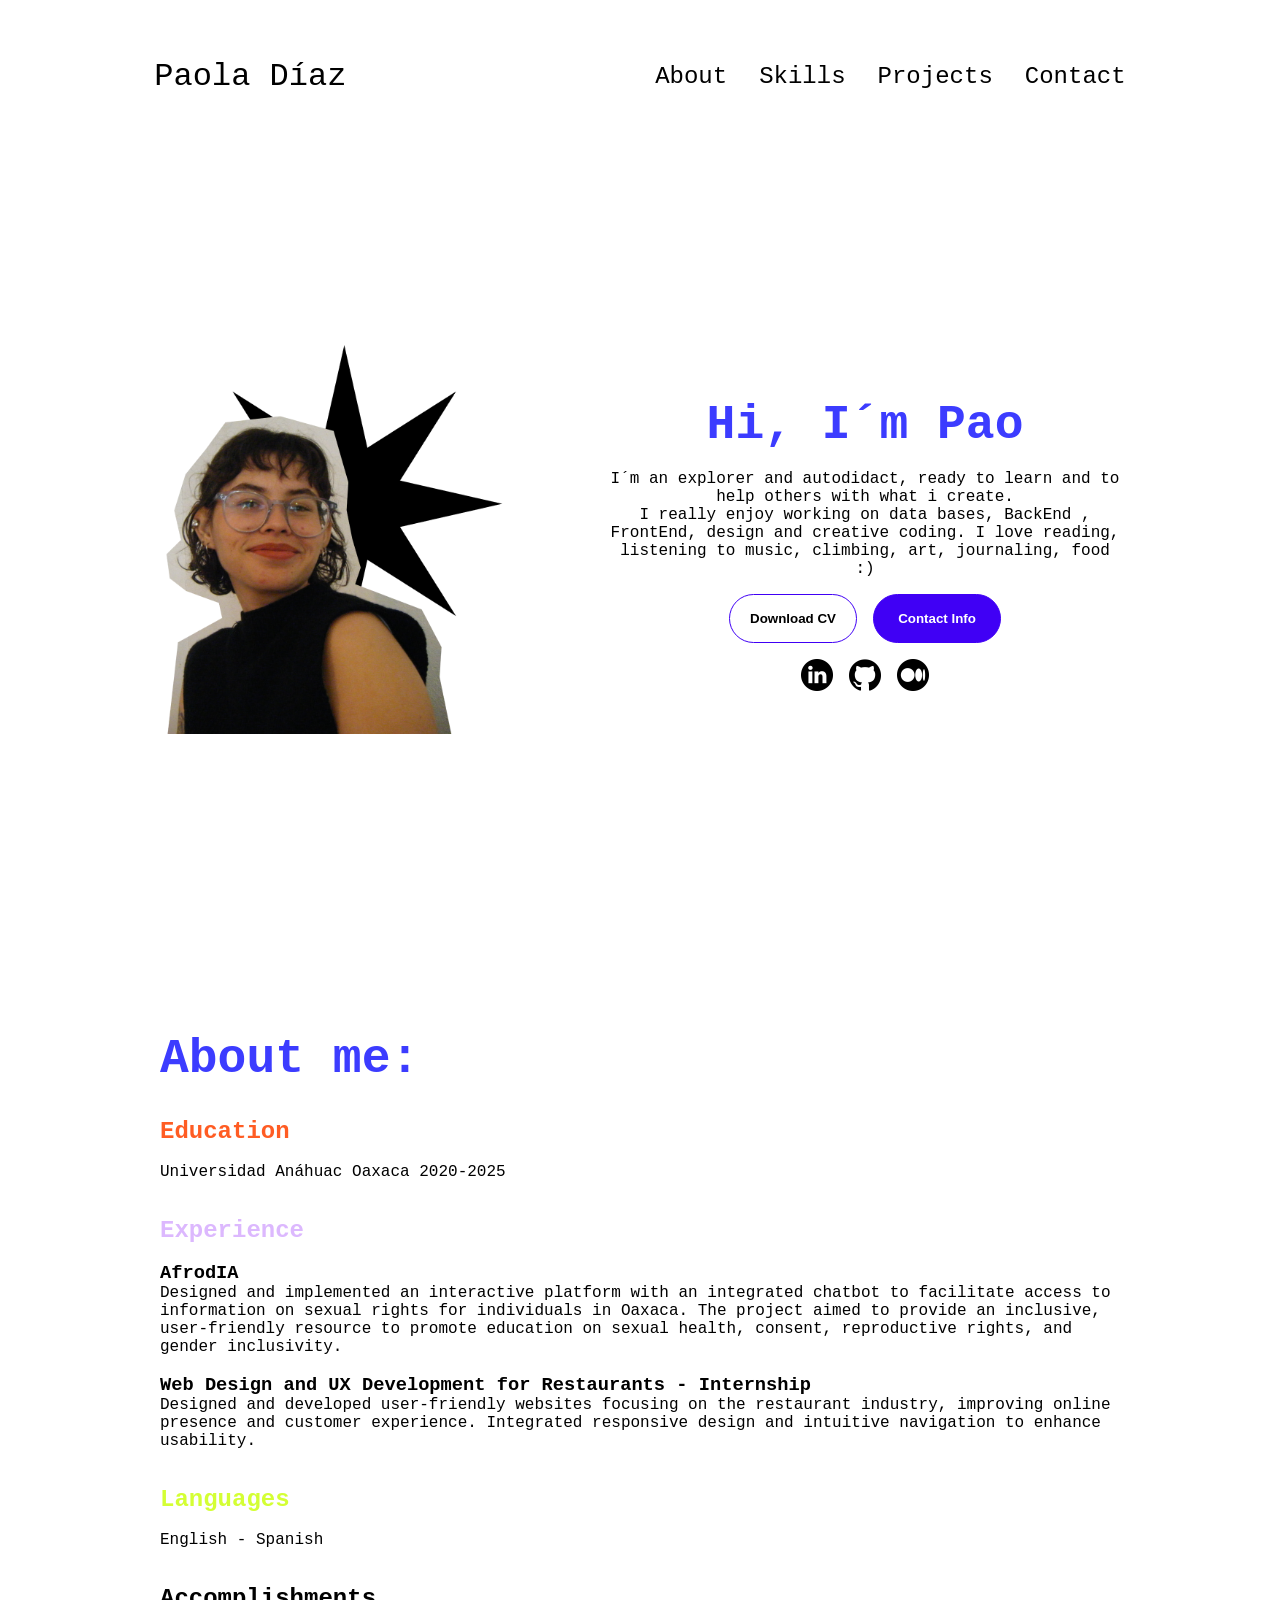
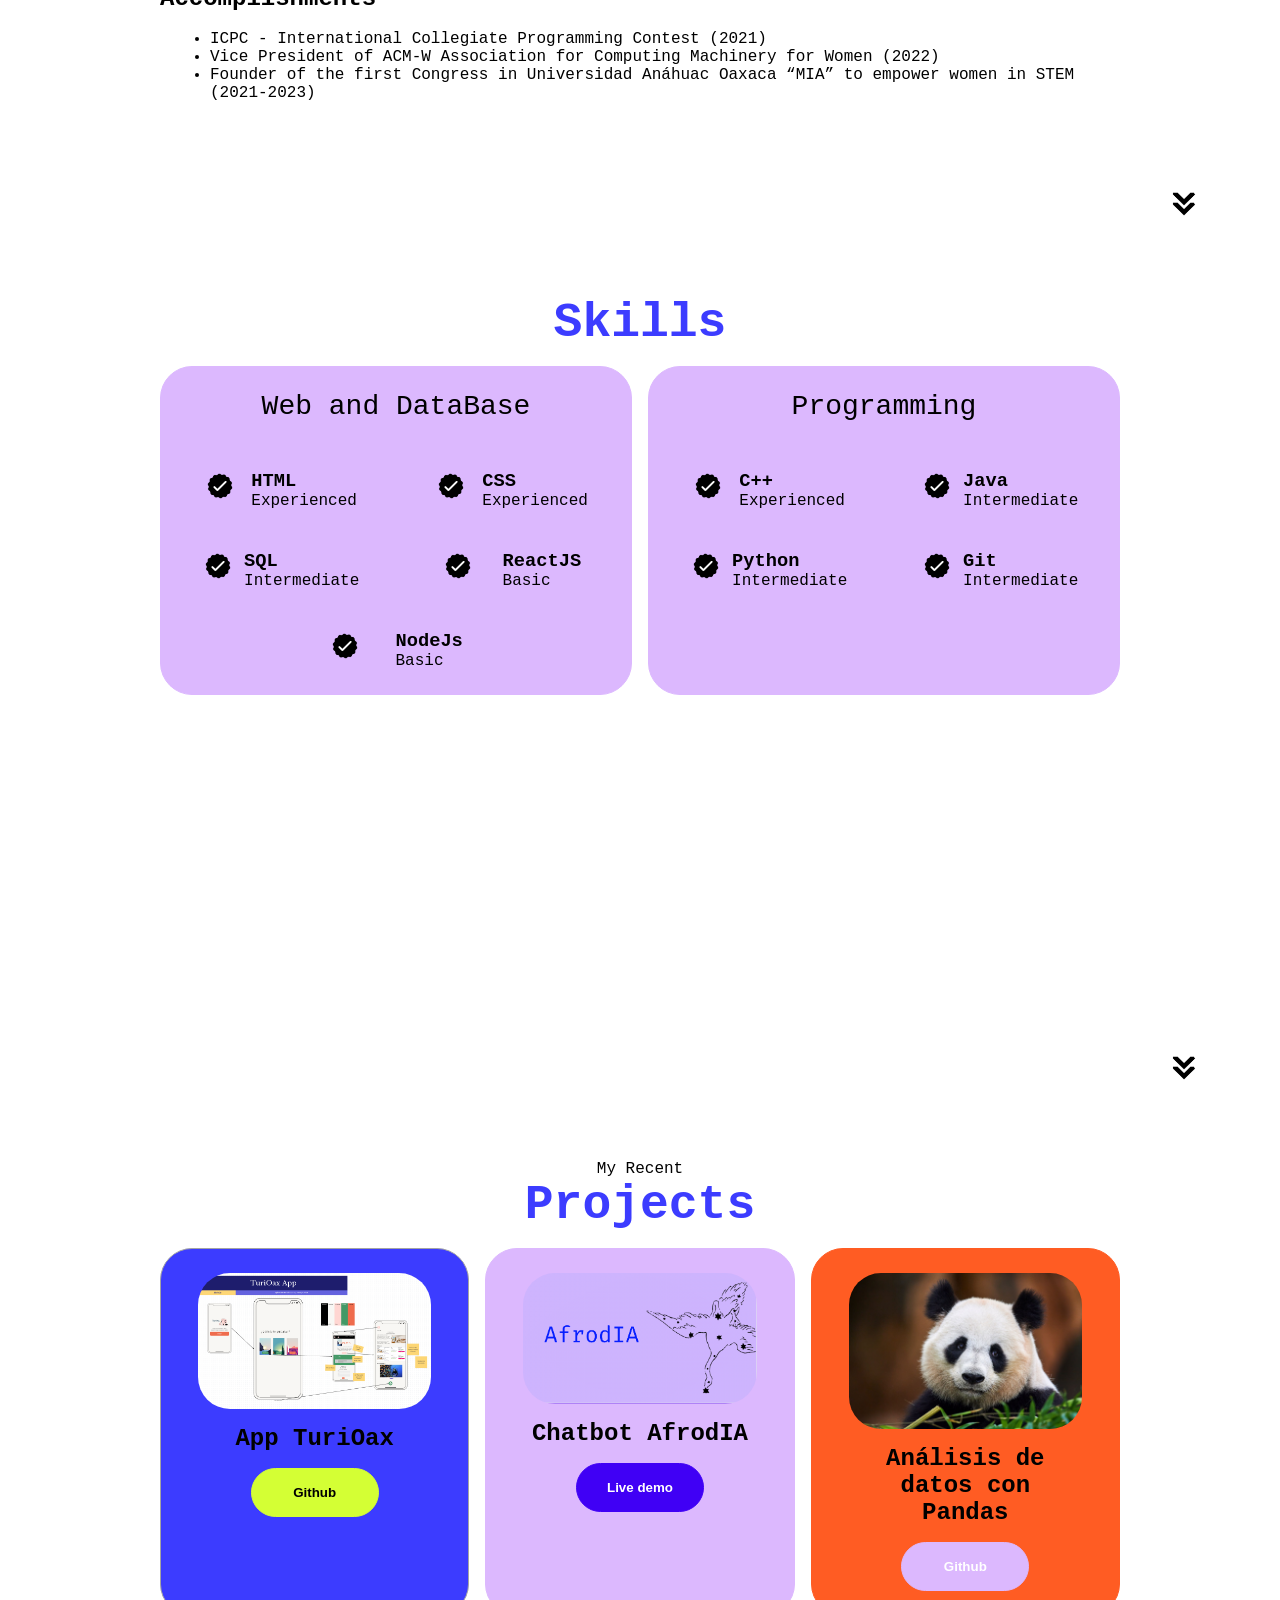
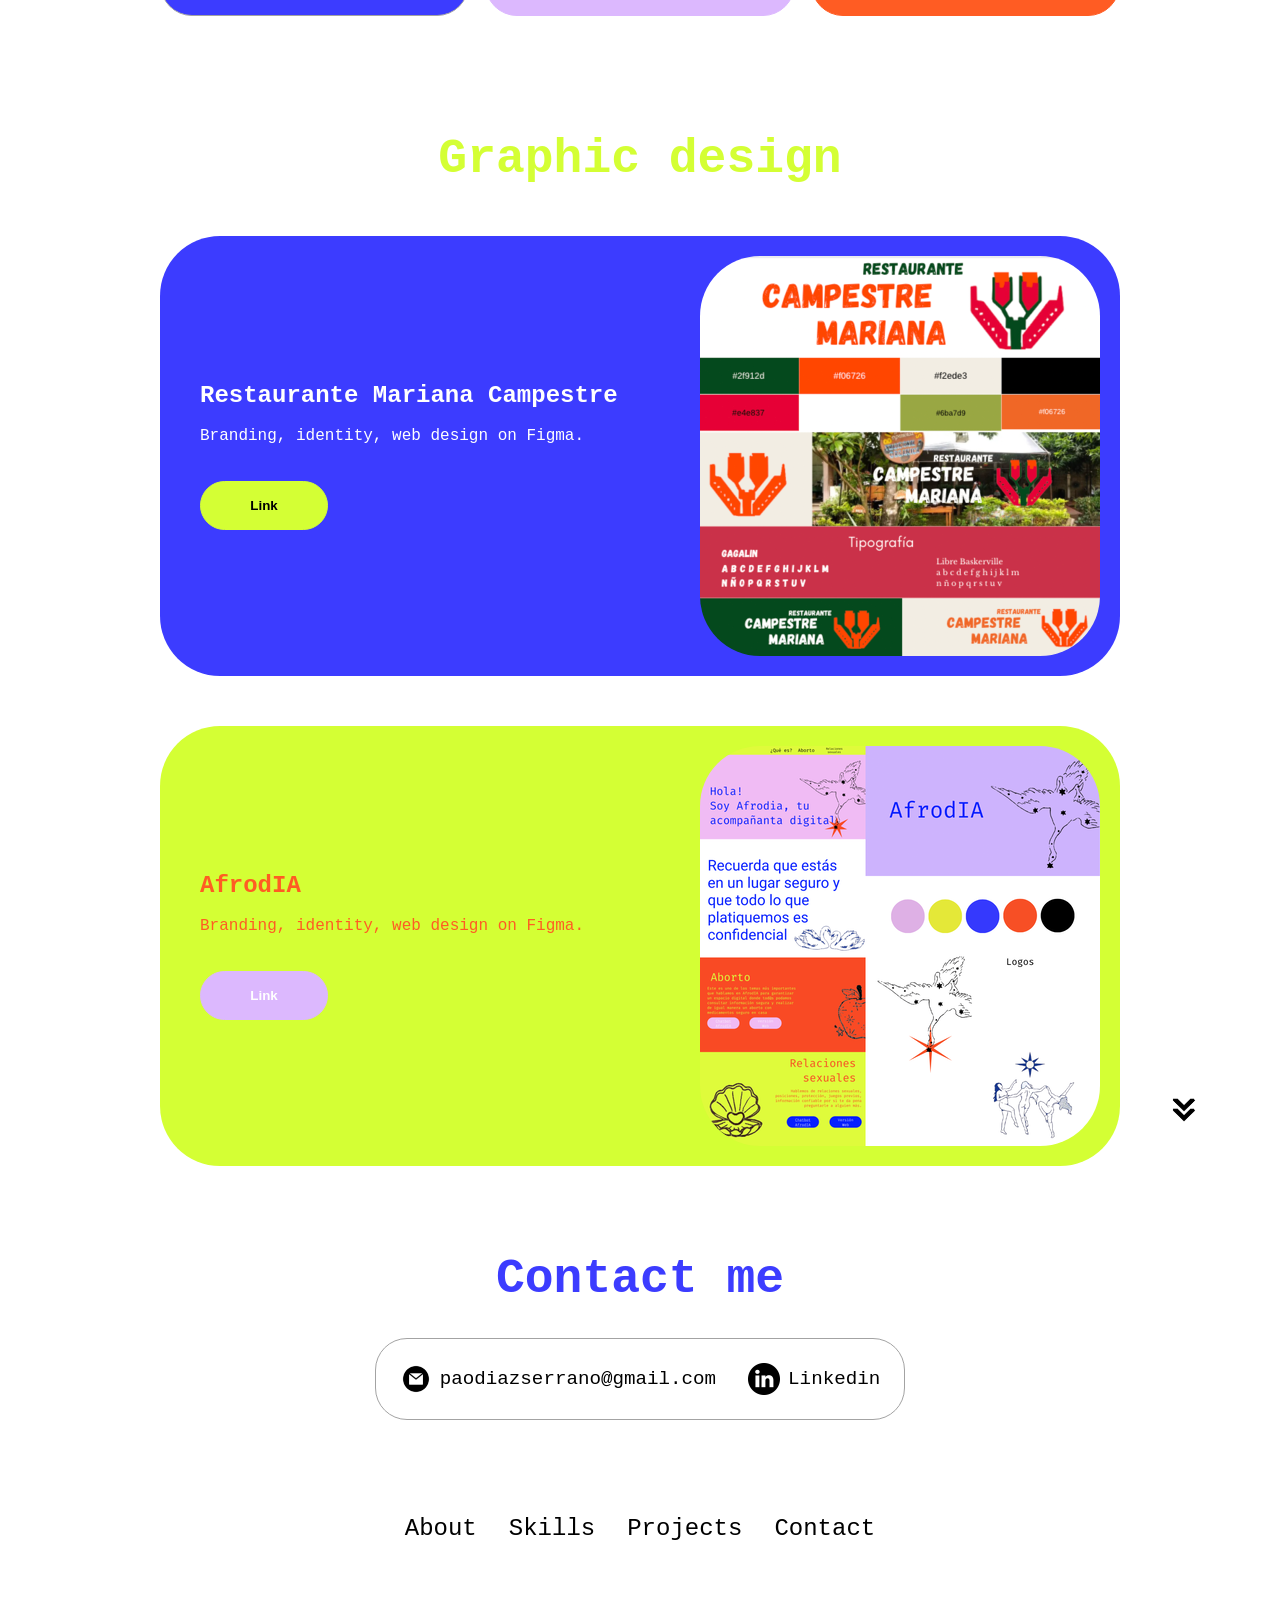
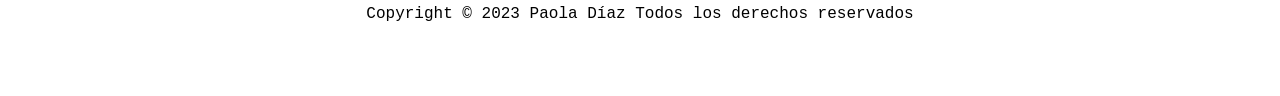
==== commit 959af71f: "Update index.html" ====
--- a/index.html
+++ b/index.html
@@ -6,7 +6,7 @@
     <title>My portfolio</title>
     <link rel="stylesheet" href="style.css">
     <link rel="stylesheet" href="mediaqueries.css">
-    <link rel="icon" href="/assets/star.png">
+    <link rel="icon" href="/assets/star.png" type="image/png" >
 </head>
 <body>
   <nav id="desktop-nav">
--- a/style.css
+++ b/style.css
@@ -8,16 +8,12 @@
 }
 
 body {
-  font-family: "Poppins", sans-serif;
+  font-family: "JetBrains", monospace;
 }
 
 html {
         /*when we click a link it doesn´t instantly go to the section, it scroll down gently*/
   scroll-behavior: smooth;
-}
-
-p {
-  color: rgb(85, 85, 85);
 }
 
 /*          TRANSITION          */
@@ -56,11 +52,11 @@
 }
 /*when we pass over our mouse */
 a:hover {
-  color: grey;
+  color: #DCB8FE;
   text-decoration: underline;
       /*this is the space between the text and the underline*/
   text-underline-offset: 1rem;
-  text-decoration-color: rgb(181, 181, 181);
+  text-decoration-color: #DCB8FE;
 }
 
 .logo {
@@ -188,7 +184,7 @@
 }
 
 .section__text p {
-  font-weight: 600;
+  font-weight: 200;
 }
 
 .section__text__p1 {
@@ -196,13 +192,14 @@
 }
 
 .section__text__p2 {
-  font-size: 1.75rem;
+  font-size: 1rem;
   margin-bottom: 1rem;
 }
 
 .title {
   font-size: 3rem;
   text-align: center;
+  color: #3c3cff;
 }
 
 #socials-container {
@@ -237,7 +234,7 @@
 
 .btn-color-1,
 .btn-color-2 {
-  border: rgb(53, 53, 53) 0.1rem solid;
+  border: #4000F5 0.1rem solid;
 }
 
 .btn-color-1:hover,
@@ -247,12 +244,13 @@
 
 .btn-color-1,
 .btn-color-2:hover {
-  background: rgb(53, 53, 53);
+  background: #4000F5;
   color: white;
 }
 
 .btn-color-1:hover {
-  background: rgb(0, 0, 0);
+  background: white;
+  color: black;
 }
 
 .btn-color-2 {
@@ -267,16 +265,58 @@
   gap: 1rem;
 }
 
+.btn-color-3 {
+  background: #D4FF34;
+  border: #D4FF34 0.1rem solid;
+}
+.btn-color-3:hover {
+  background-color:  black;
+  border: black 0.1rem solid;
+  color: white;
+}
+
 /*          ABOUT SECTION           */
+
+
+
+/* Title */
+.title-cv {
+  font-size: 3rem;
+  color: #3c3cff;
+  font-weight: bold;
+  text-align: left;
+  margin-bottom: 2rem;
+}
+
+.education-title{
+  color: #FF5C23;
+}
+.experience-title{
+  color: #DCB8FE;
+}
+
+.languages-title{
+  color: #D4FF34;
+}
+#li-accomplishments{
+  margin-left: 50px;
+}
+
+
 
 #about {
   position: relative;
 }
 
+.text-container{
+  font-size: 1.5rem;
+  color: #4000F5;
+}
+
 .about-containers {
-  gap: 2rem;
-  margin-bottom: 2rem;
-  margin-top: 2rem;
+  gap: 1rem;
+  margin-bottom: 5rem;
+  margin-top: 1rem;
 }
 
 .about-details-container {
@@ -287,10 +327,6 @@
 .about-containers,
 .about-details-container {
   display: flex;
-}
-
-.about-pic {
-  border-radius: 2rem;
 }
 
 .arrow {
@@ -302,41 +338,38 @@
 .details-container {
   padding: 1.5rem;
   flex: 1;
-  background: white;
   border-radius: 2rem;
   border: rgb(53, 53, 53) 0.1rem solid;
-  border-color: rgb(163, 163, 163);
-  text-align: center;
+  border-color: #DCB8FE;
+  text-align: center;
+  background-color: #DCB8FE;
 }
 
 .section-container {
-  gap: 4rem;
+  gap: rem;
   height: 80%;
 }
 
-.section__pic-container {
-  height: 400px;
-  width: 400px;
-  margin: auto 0;
-}
-
-/*          EXPERIENCE SECTION          */
-
-#experience {
+
+/*          skills SECTION          */
+
+#skills {
   position: relative;
 }
 
-.experience-sub-title {
-  color: rgb(85, 85, 85);
-  font-weight: 600;
+.skills-sub-title {
+  color: black;
+  font-weight: 20;
   font-size: 1.75rem;
-  margin-bottom: 2rem;
-}
-
-.experience-details-container {
+  margin-bottom: 3rem;
+}
+
+.skills-details-container {
   display: flex;
   justify-content: center;
   flex-direction: column;
+  
+  
 }
 
 .article-container {
@@ -353,10 +386,12 @@
   width: 10rem;
   justify-content: space-around;
   gap: 0.5rem;
+
 }
 
 article .icon {
   cursor: default;
+  
 }
 
 /*              projects section             */
@@ -365,9 +400,10 @@
   position: relative;
 }
 
-.color-container {
+.color-container1 {
   border-color: rgb(163, 163, 163);
-  background: rgb(250, 250, 250);
+  background: #3c3cff;
+  color: white;
 }
 
 .project-img {
@@ -381,10 +417,6 @@
   color: black;
 }
 
-.project-btn {
-  color: black;
-  border-color: rgb(163, 163, 163);
-}
 
 /*          CONTACT          */
 
@@ -435,4 +467,100 @@
 
 footer p {
   text-align: center;
-}+}
+
+
+
+/*BUTTONS PROJECTS*/
+.btn-color-3 {
+  background: #D4FF34;
+  border: #D4FF34 0.1rem solid;
+}
+.btn-color-3:hover {
+  background-color:  black;
+  border: black 0.1rem solid;
+  color: white;
+}
+
+.color-container2 {
+  border-color: #DCB8FE;
+  background: #DCB8FE;
+  color: white;
+}
+.color-container3 {
+  border-color: #FF5C23;
+  background: #FF5C23;
+}
+.btn-color-4 {
+  background: #DCB8FE;
+  border: #DCB8FE 0.1rem solid;
+  color: white;
+}
+.btn-color-4:hover {
+  background-color:  black;
+  border: black 0.1rem solid;
+  color: white;
+}
+.btn-color-5 {
+  background: #4000F5;
+  border: #4000F5 0.1rem solid;
+  color: white;
+}
+.btn-color-5:hover {
+  background-color:  black;
+  border: black 0.1rem solid;
+  color: white;
+}
+
+.title-gd{
+  font-size: 3rem;
+  text-align: center;
+  color: #D4FF34;
+}
+
+
+.container-gd {
+  display: flex;
+  align-items: center;
+  justify-content: space-between;
+  max-width: 1200px;
+  margin: 50px auto;
+  padding: 20px;
+  background-color: #3c3cff;
+  color: white;
+  border-radius: 60px;
+}
+
+.text-section-gd {
+  flex: 1;
+  padding: 20px;
+}
+
+.image-section {
+  flex: 1;
+  text-align: right;
+}
+
+.image-section-gd img {
+  max-width: 100%;
+  height: auto;
+  border-radius: 60px;
+  display: flex;
+  text-align: initial;
+  flex-wrap: wrap;
+  flex-direction: row;
+  gap: 2.5rem;
+  justify-content: space-around;
+}
+
+.container-gd1 {
+  display: flex;
+  align-items: center;
+  justify-content: space-between;
+  max-width: 1200px;
+  margin: 50px auto;
+  padding: 20px;
+  background-color: #D4FF34;
+  color: #FF5C23;
+  border-radius: 60px;
+}
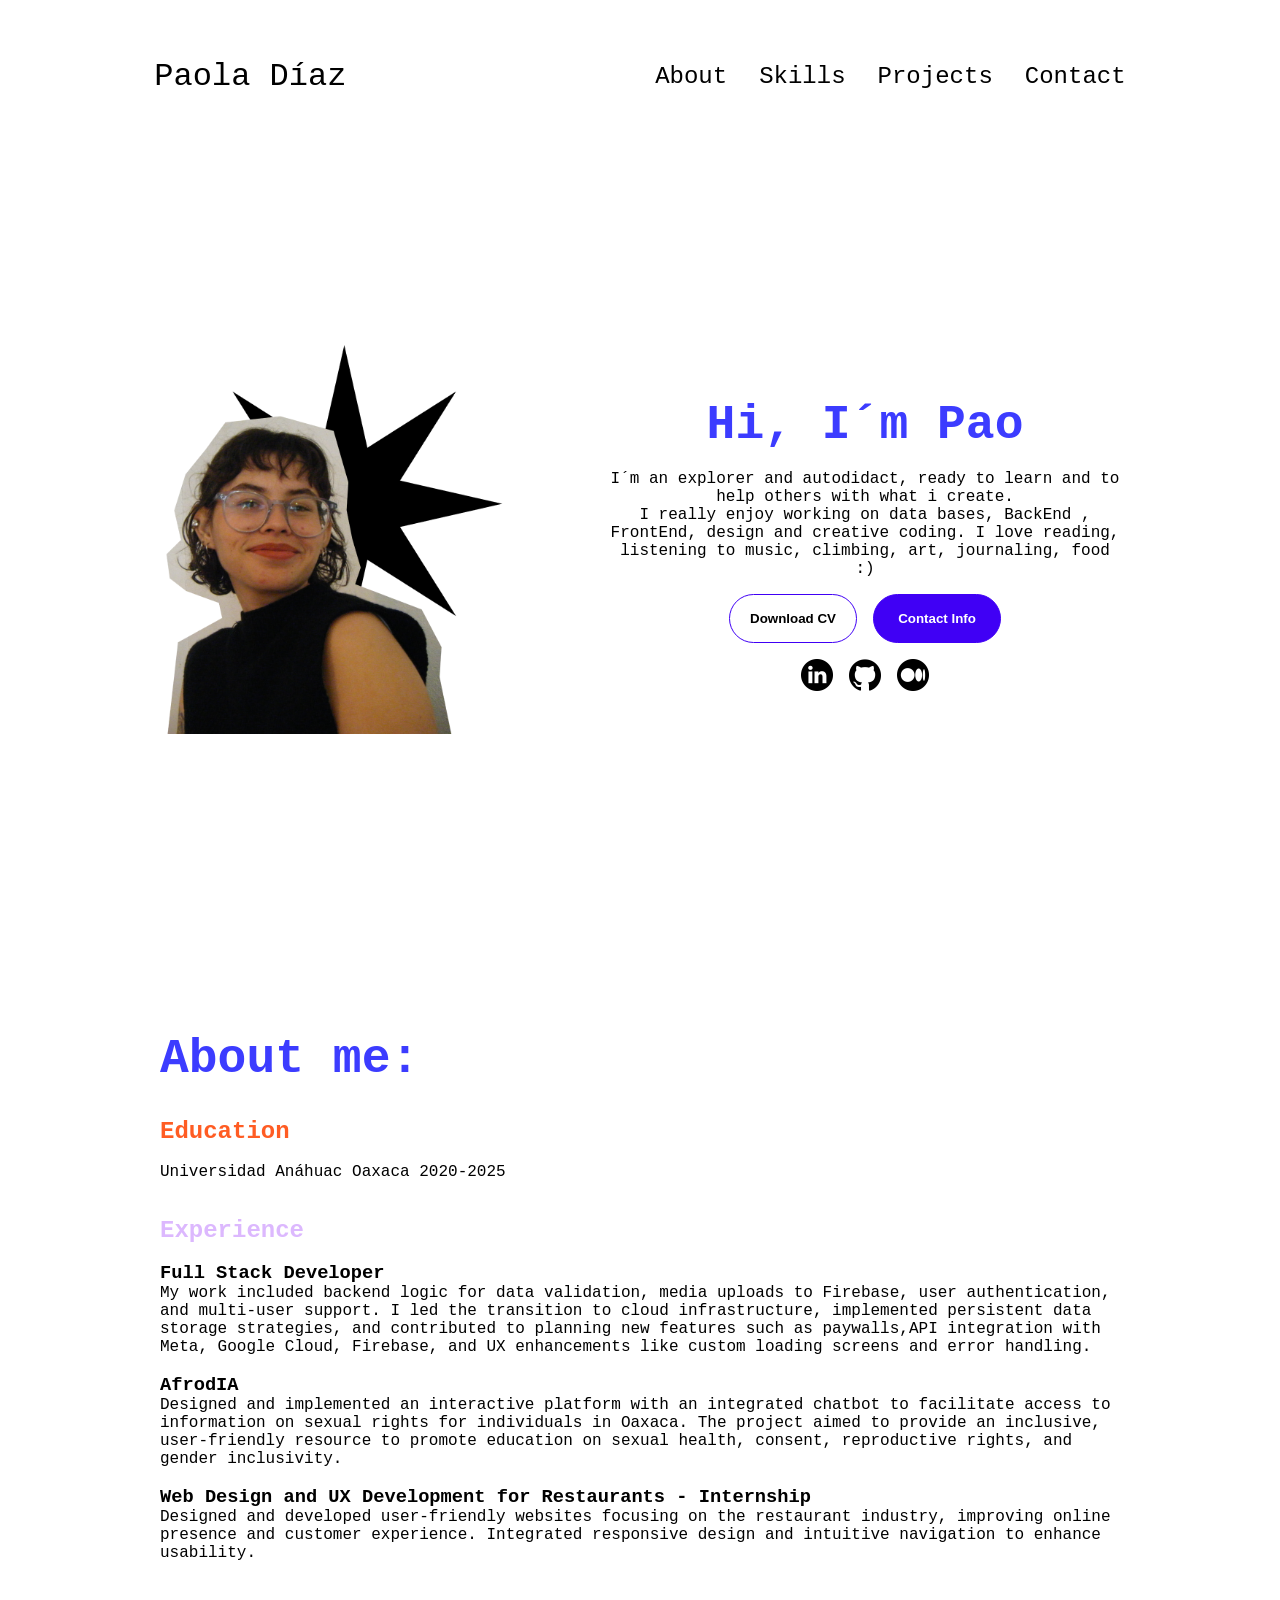
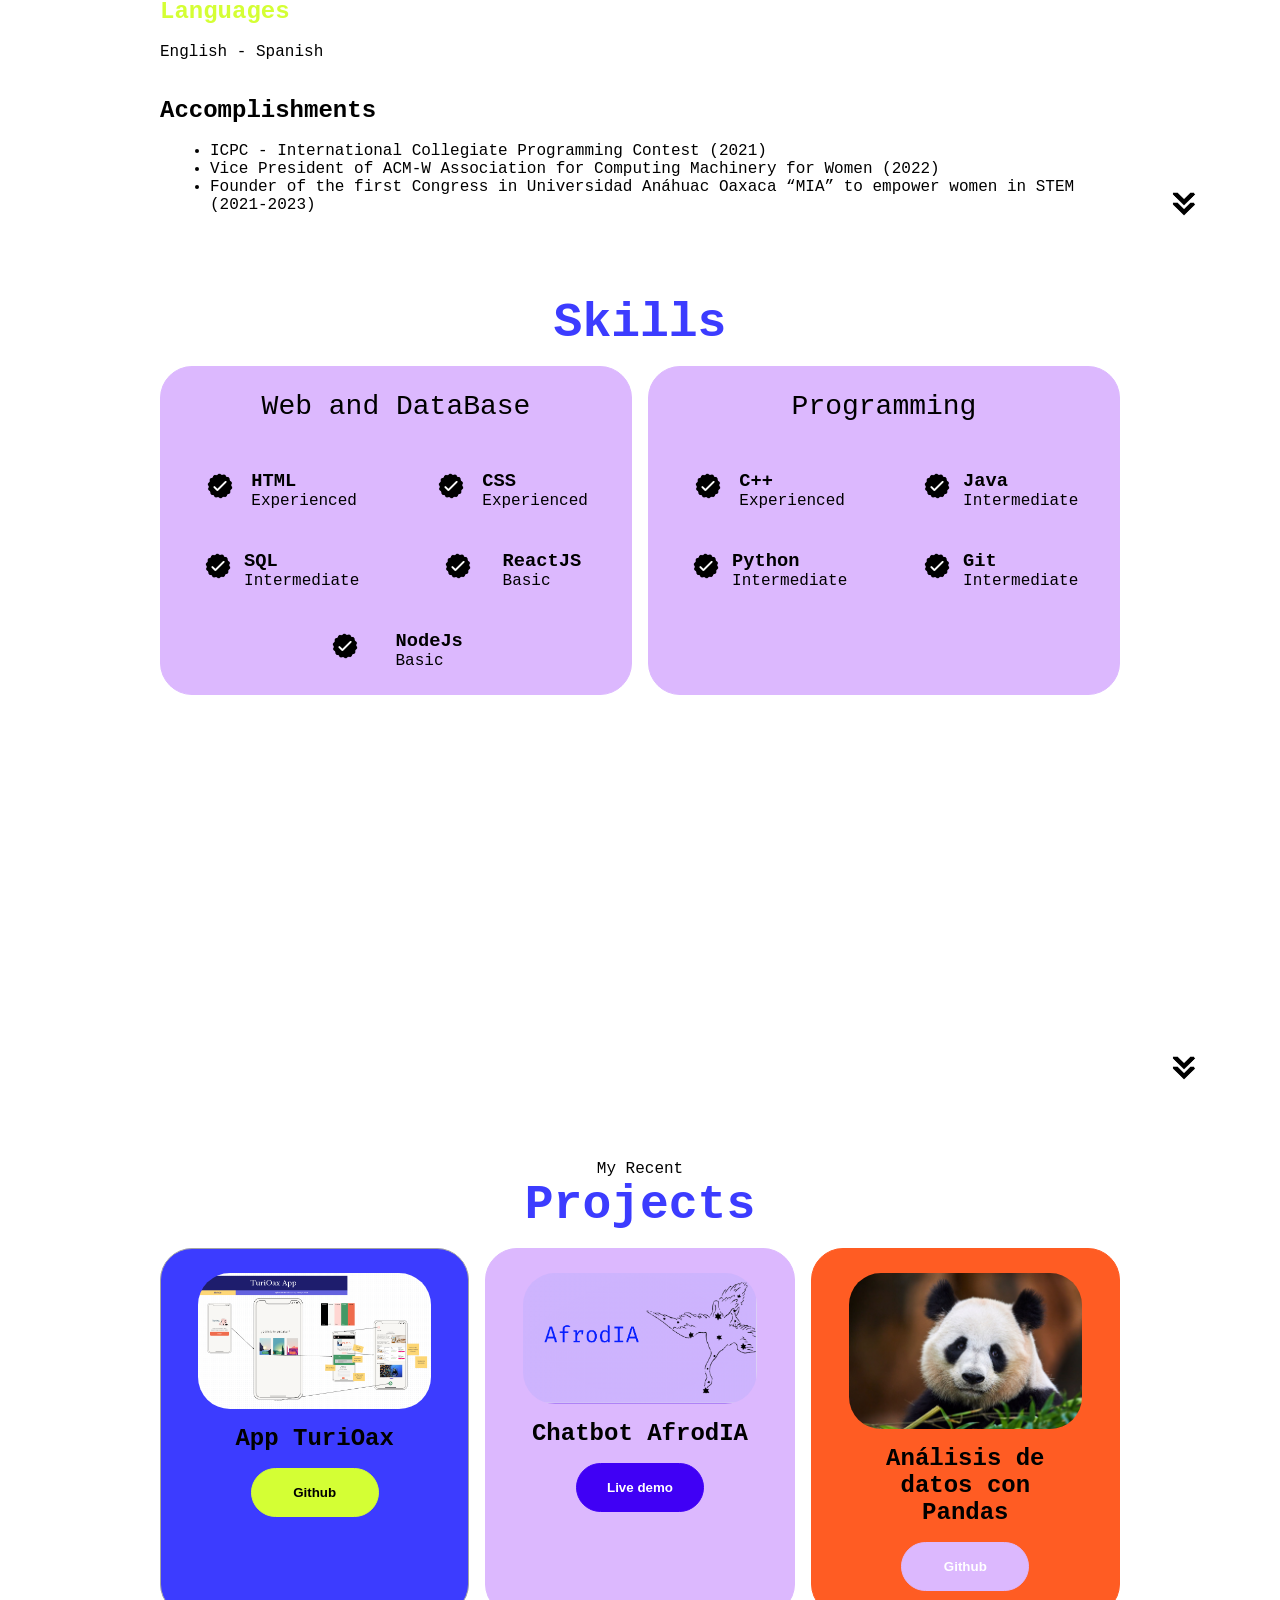
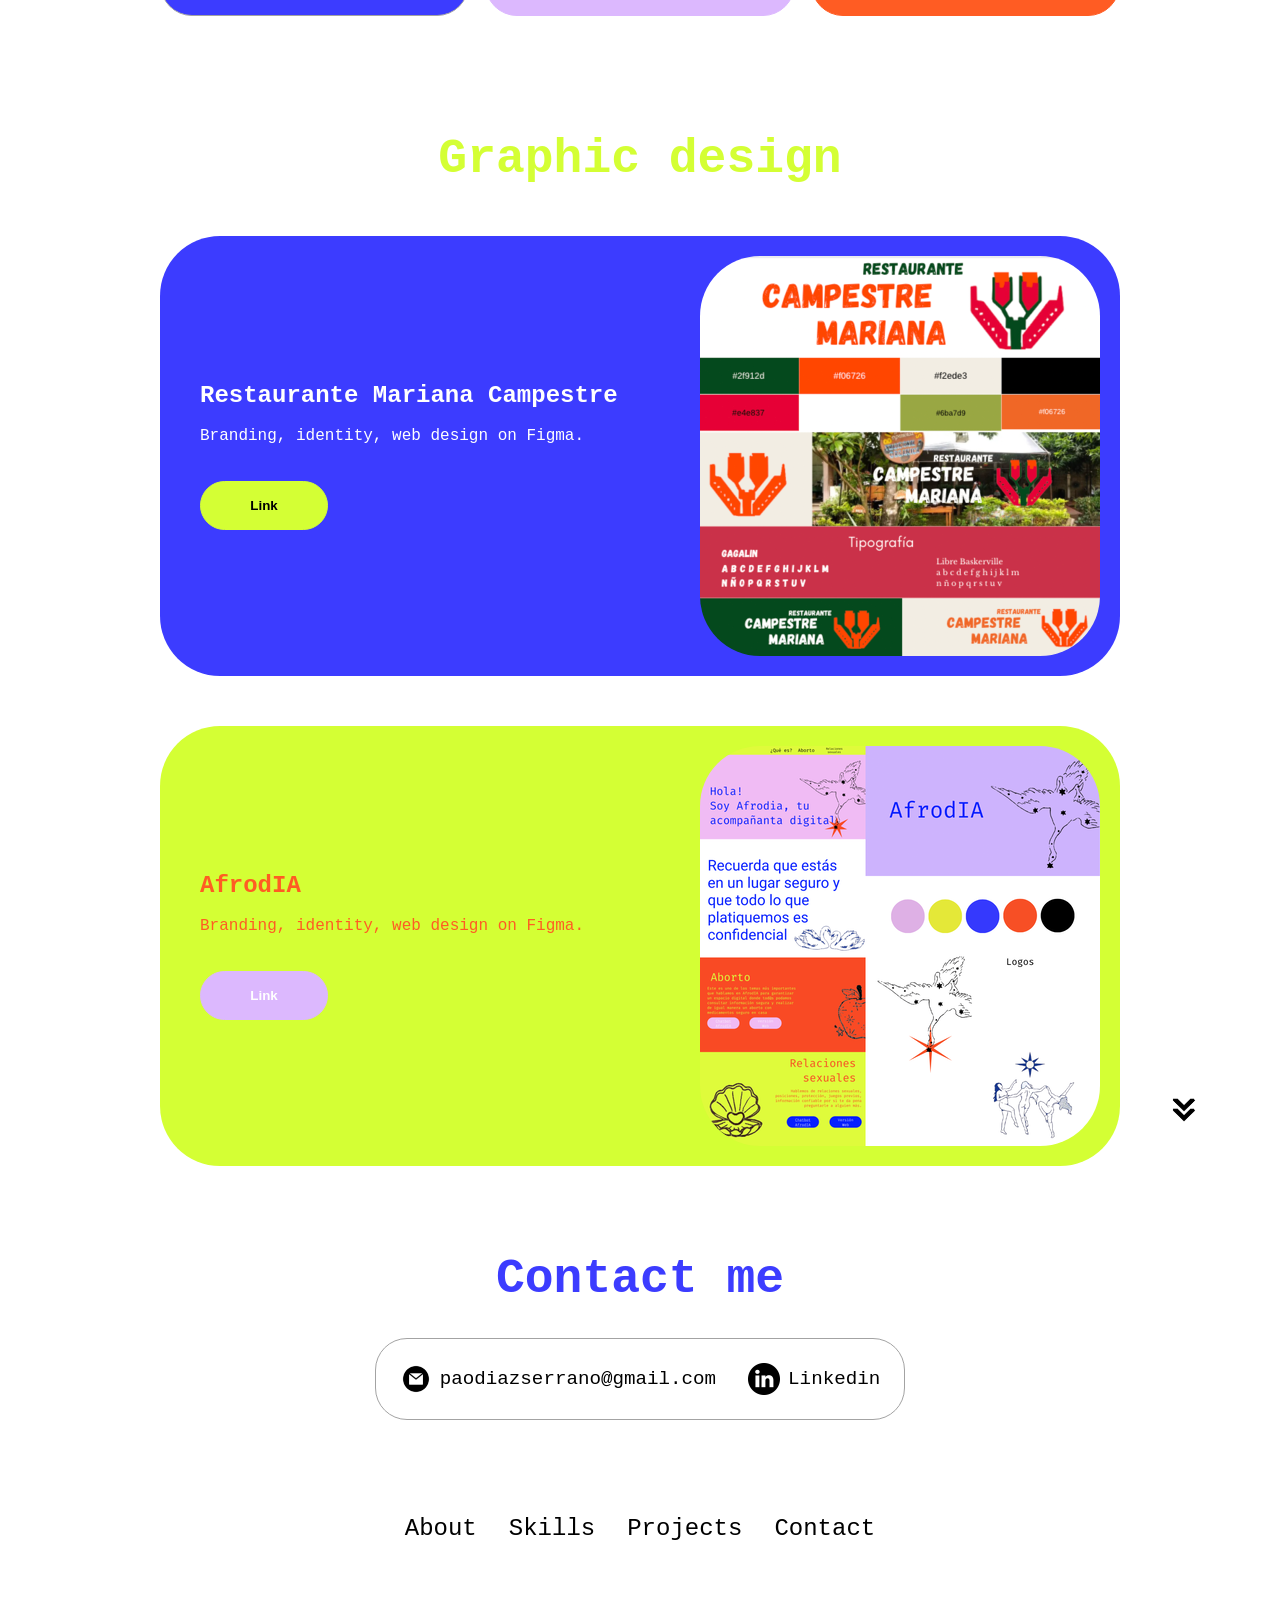
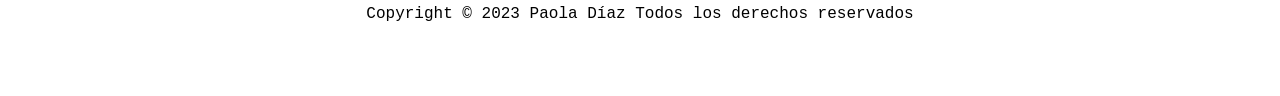
==== commit 93ab4d5a: "Update index.html" ====
--- a/index.html
+++ b/index.html
@@ -6,7 +6,7 @@
     <title>My portfolio</title>
     <link rel="stylesheet" href="style.css">
     <link rel="stylesheet" href="mediaqueries.css">
-    <link rel="icon" href="/assets/star.png" type="image/png" >
+   <link rel="icon" href="./assets/star.png" type="image/png">
 </head>
 <body>
   <nav id="desktop-nav">
@@ -47,7 +47,7 @@
               <br>I really enjoy working on data bases, BackEnd , FrontEnd, design and creative coding.
               I love reading, listening to music, climbing, art, journaling, food :)</p>
             <div class="btn-container">
-                <button class="btn btn-color-2" onclick="window.open('./assets/PaolaDiaz_CV.pdf')">
+                <button class="btn btn-color-2" onclick="window.open('./assets/cv Paola Díaz.pdf')">
                     Download CV
                 </button>            
             <button class="btn btn-color-1"  onclick="location.href='./#contact' "">
@@ -77,6 +77,16 @@
         <!-- Experience Section -->
             <h2 class="experience-title">Experience</h2>
             <br>
+          <div>
+                <h3>Full Stack Developer </h3>
+                <p>
+                    My work included backend logic for data validation, media uploads to Firebase, user authentication, and multi-user support. 
+                    I led the transition to cloud infrastructure, implemented persistent data storage strategies, 
+                    and contributed to planning new features such as paywalls,API integration with Meta, Google Cloud, Firebase, 
+                    and UX enhancements like custom loading screens and error handling.
+                </p>
+                <br>
+            </div>
             <div>
                 <h3>AfrodIA</h3>
                 <p>
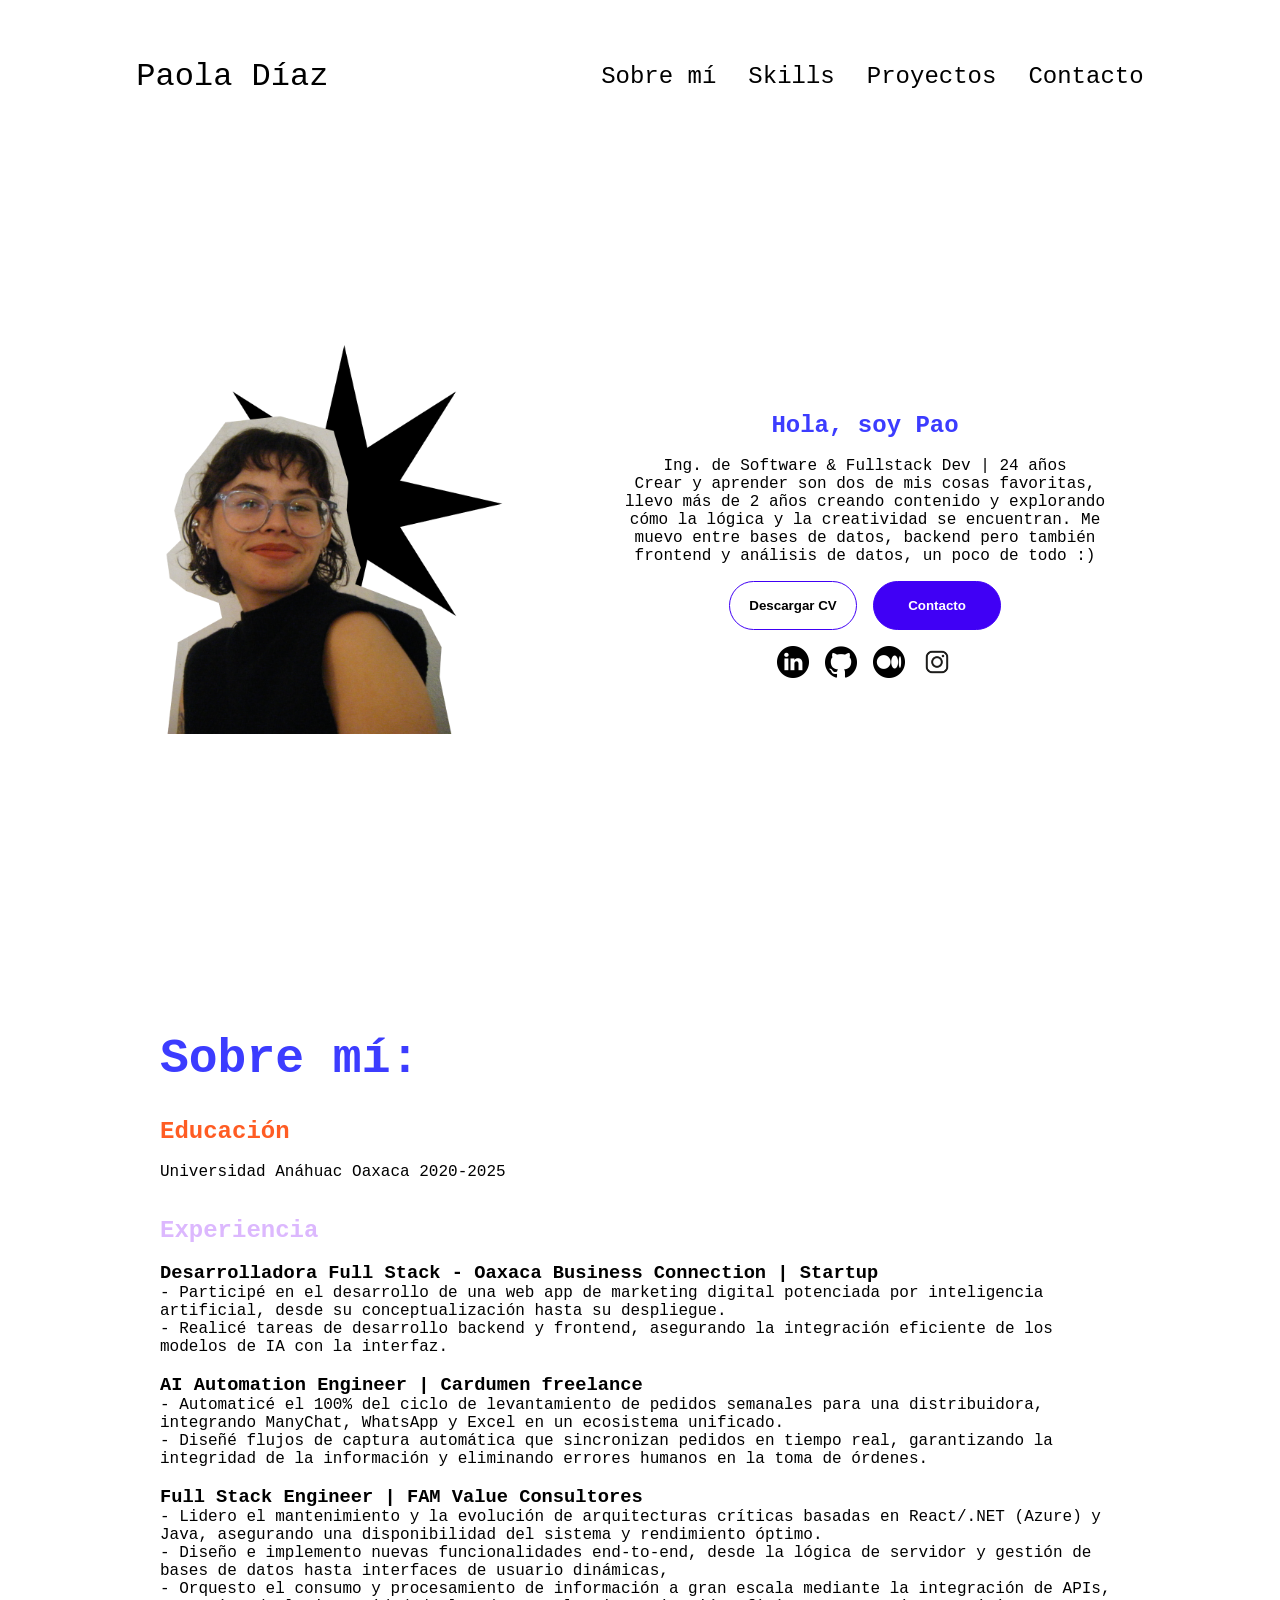
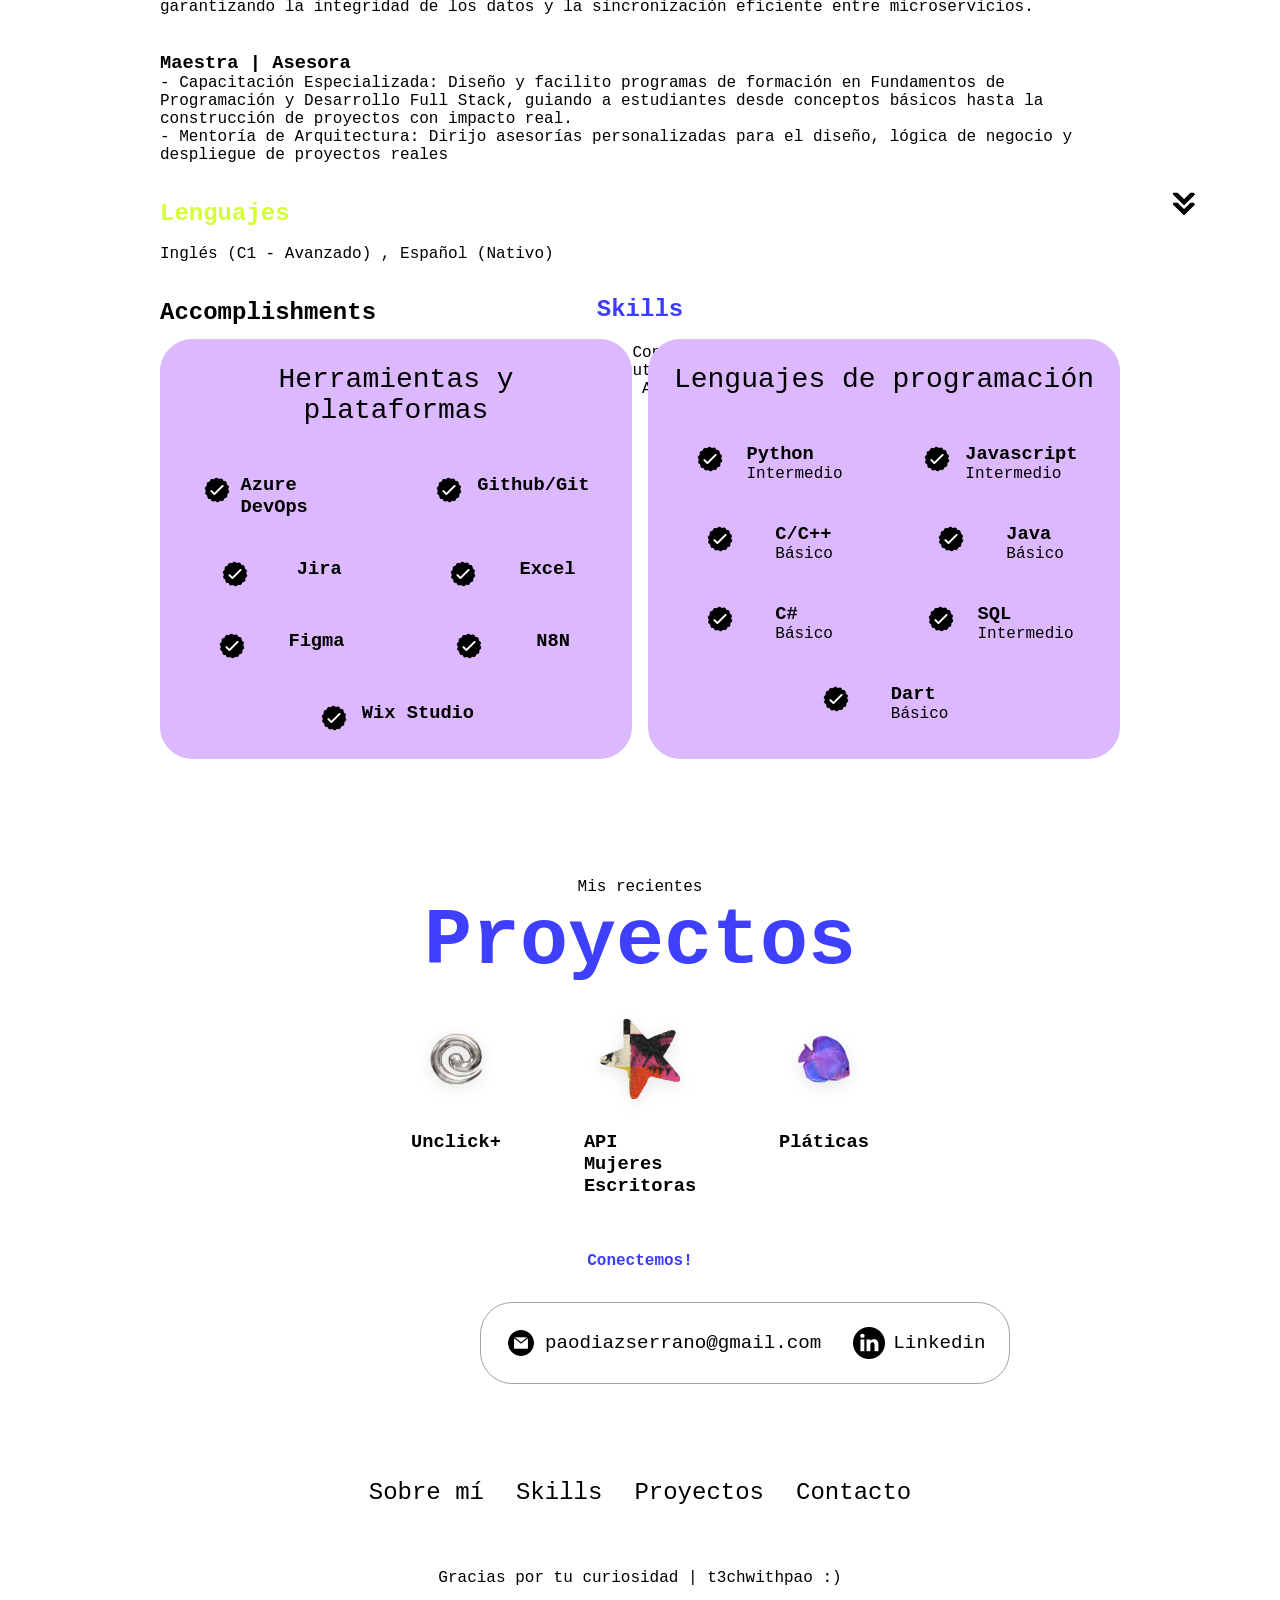
==== commit d6f46f48: "update: add section proyects, changed experience,among other things" ====
--- a/index.html
+++ b/index.html
@@ -13,10 +13,10 @@
     <div class="logo">Paola Díaz</div>
     <div>
       <ul class="nav-links">
-        <li><a href="#about">About</a></li>
+        <li><a href="#about">Sobre mí</a></li>
         <li><a href="#skills">Skills</a></li>
-        <li><a href="#projects">Projects</a></li>
-        <li><a href="#contact">Contact</a></li>
+        <li><a href="#projects">Proyectos</a></li>
+        <li><a href="#contact">Contacto</a></li>
       </ul>
     </div>
   </nav>
@@ -29,10 +29,10 @@
           <span></span>
         </div>
         <div class="menu-links">
-          <li><a href="#about" onclick="toggleMenu()">About</a></li>
-          <li><a href="#experience" onclick="toggleMenu()">Experience</a></li>
-          <li><a href="#projects" onclick="toggleMenu()">Projects</a></li>
-          <li><a href="#contact" onclick="toggleMenu()">Contact</a></li>
+          <li><a href="#about" onclick="toggleMenu()">Sobre mí</a></li>
+          <li><a href="#experience" onclick="toggleMenu()">Experiencia</a></li>
+          <li><a href="#projects" onclick="toggleMenu()">Proyectos</a></li>
+          <li><a href="#contact" onclick="toggleMenu()">Contacto</a></li>
         </div>
       </div>
     </nav>
@@ -41,23 +41,28 @@
             <img src="./assets/pp.png" alt="Paola Díaz profile picture"/>
         </div>
         <div class="section__text">
-            <h1 class="title">Hi, I´m Pao</h1>
-            <br>
-            <p class="section__text__p2">I´m an explorer and autodidact, ready to learn and to help others with what i create.
-              <br>I really enjoy working on data bases, BackEnd , FrontEnd, design and creative coding.
-              I love reading, listening to music, climbing, art, journaling, food :)</p>
+            <h1 class="title">Hola, soy Pao</h1>
+            <br>
+            <p class="section__text__p2">
+
+                Ing. de Software & Fullstack Dev | 24 años
+              <br>
+              Crear y aprender son dos de mis cosas favoritas, llevo más de 2 años creando contenido y explorando cómo la lógica y la creatividad se encuentran.
+              Me muevo entre bases de datos, backend pero también frontend y análisis de datos, un poco de todo :)
+          </p>
             <div class="btn-container">
-                <button class="btn btn-color-2" onclick="window.open('./assets/cv Paola Díaz.pdf')">
-                    Download CV
+                <button class="btn btn-color-2" onclick="window.open('./assets/PaolaDiaz_CV.pdf')">
+                    Descargar CV
                 </button>            
             <button class="btn btn-color-1"  onclick="location.href='./#contact' "">
-                Contact Info
+                Contacto
             </button>
             </div>
     <div id="socials-container">
         <img src="./assets/linkedin.png" alt="my linkedin profile" class="icon" onclick="redirectTolinkedin()">
         <img src="./assets/github.png" alt="my github profile" class="icon" onclick="redirectToGitHub()">
         <img src="./assets/medium.png" alt="my Medium profile" class="icon" onClick="redirectToMedium()">
+        <img src="./assets/ig.png" alt="my Instagram profile" class="icon" onClick="redirectToInstagram()">
     </div>
     </div>
     </section>
@@ -65,50 +70,64 @@
     <section id="about">
       <div class="container1-about">
         <!-- Title -->
-        <h1 class="title-cv">About me:</h1>
+        <h1 class="title-cv">Sobre mí:</h1>
 
         <!-- Education Section -->
-            <h2 class="education-title">Education</h2>
+            <h2 class="education-title">Educación</h2>
             <br>
             <p class="education-detail">Universidad Anáhuac Oaxaca 2020-2025</p>
             <br>
             <br>
 
         <!-- Experience Section -->
-            <h2 class="experience-title">Experience</h2>
+            <h2 class="experience-title">Experiencia</h2>
             <br>
           <div>
-                <h3>Full Stack Developer </h3>
+                <h3>Desarrolladora Full Stack - Oaxaca Business Connection | Startup</h3>
                 <p>
-                    My work included backend logic for data validation, media uploads to Firebase, user authentication, and multi-user support. 
-                    I led the transition to cloud infrastructure, implemented persistent data storage strategies, 
-                    and contributed to planning new features such as paywalls,API integration with Meta, Google Cloud, Firebase, 
-                    and UX enhancements like custom loading screens and error handling.
+                    - Participé en el desarrollo de una web app de marketing digital potenciada por inteligencia
+                    artificial, desde su conceptualización hasta su despliegue.
+                    <br>
+                    - Realicé tareas de desarrollo backend y frontend, asegurando la integración eficiente de los
+                    modelos de IA con la interfaz.
                 </p>
                 <br>
             </div>
             <div>
-                <h3>AfrodIA</h3>
+                <h3>AI Automation Engineer | Cardumen freelance</h3>
                 <p>
-                    Designed and implemented an interactive platform with an integrated chatbot to facilitate access to 
-                    information on sexual rights for individuals in Oaxaca. The project aimed to provide an inclusive, 
-                    user-friendly resource to promote education on sexual health, consent, reproductive rights, and gender inclusivity.
+                    - Automaticé el 100% del ciclo de levantamiento de pedidos semanales para una distribuidora, integrando ManyChat, WhatsApp y Excel en un ecosistema unificado.
+                    <br>
+                    - Diseñé flujos de captura automática que sincronizan pedidos en tiempo real, garantizando la integridad de la información y eliminando errores humanos en la toma de órdenes.
                 </p>
                 <br>
             </div>
             <div>
-                <h3>Web Design and UX Development for Restaurants - Internship</h3>
+                <h3>Full Stack Engineer | FAM Value Consultores</h3>
                 <p>
-                    Designed and developed user-friendly websites focusing on the restaurant industry, improving online 
-                    presence and customer experience. Integrated responsive design and intuitive navigation to enhance usability.
+                    - Lidero el mantenimiento y la evolución de arquitecturas críticas basadas en React/.NET (Azure) y Java, asegurando una disponibilidad del sistema y rendimiento óptimo.
+                    <br>
+                    - Diseño e implemento nuevas funcionalidades end-to-end, desde la lógica de servidor y gestión de bases de datos hasta interfaces de usuario dinámicas,
+                    <br>
+                    - Orquesto el consumo y procesamiento de información a gran escala mediante la integración de APIs, garantizando la integridad de los datos y la sincronización eficiente entre microservicios.
                 </p>
                 <br>
                 <br>
             </div>
+            <div>
+                <h3>Maestra | Asesora</h3>
+                <p>
+                  - Capacitación Especializada: Diseño y facilito programas de formación en Fundamentos de Programación y Desarrollo Full Stack, guiando a estudiantes desde conceptos básicos hasta la construcción de proyectos con impacto real.
+                  <br>
+                  - Mentoría de Arquitectura: Dirijo asesorías personalizadas para el diseño, lógica de negocio y despliegue de proyectos reales
+                </p>
+                <br>
+                <br>
+            </div>
         <!-- Languages -->
-            <h2 class="languages-title">Languages</h2>
-            <br>
-            <p>English - Spanish</p>
+            <h2 class="languages-title">Lenguajes</h2>
+            <br>
+            <p>Inglés (C1 - Avanzado) , Español (Nativo)</p>
             <br>
             <br>
 
@@ -130,7 +149,7 @@
         <div class="skills-details-container">
           <div class="about-containers">
             <div class="details-container">
-              <h2 class="skills-sub-title">Web and DataBase</h2>
+              <h2 class="skills-sub-title">Herramientas y plataformas</h2>
               <div class="article-container">
                 <article>
                   <img
@@ -139,19 +158,127 @@
                     class="icon"
                   />
                   <div>
-                    <h3>HTML</h3>
-                    <p>Experienced</p>
-                  </div>
-                </article>
-                <article>
-                  <img
-                    src="./assets/checkmark.png"
-                    alt="Experience icon"
-                    class="icon"
-                  />
-                  <div>
-                    <h3>CSS</h3>
-                    <p>Experienced</p>
+                    <h3>Azure DevOps</h3>
+                  </div>
+                </article>
+                <article>
+                  <img
+                    src="./assets/checkmark.png"
+                    alt="Experience icon"
+                    class="icon"
+                  />
+                  <div>
+                    <h3>Github/Git</h3>
+                  </div>
+                </article>
+                <article>
+                  <img
+                    src="./assets/checkmark.png"
+                    alt="Experience icon"
+                    class="icon"
+                  />
+                  <div>
+                    <h3>Jira</h3>
+                  </div>
+                </article>
+                <article>
+                  <img
+                    src="./assets/checkmark.png"
+                    alt="Experience icon"
+                    class="icon"
+                  />
+                  <div>
+                    <h3>Excel</h3>
+                  </div>
+                </article>
+                <article>
+                  <img
+                    src="./assets/checkmark.png"
+                    alt="Experience icon"
+                    class="icon"
+                  />
+                  <div>
+                    <h3>Figma</h3>
+                  </div>
+                </article>
+                <article>
+                  <img
+                    src="./assets/checkmark.png"
+                    alt="Experience icon"
+                    class="icon"
+                  />
+                  <div>
+                    <h3>N8N</h3>
+                  </div>
+                </article>
+                <article>
+                  <img
+                    src="./assets/checkmark.png"
+                    alt="Experience icon"
+                    class="icon"
+                  />
+                  <div>
+                    <h3>Wix Studio</h3>
+                  </div>
+                </article>
+              </div>
+            </div>
+            <div class="details-container">
+              <h2 class="skills-sub-title">Lenguajes de programación</h2>
+              <div class="article-container">
+                <article>
+                  <img
+                    src="./assets/checkmark.png"
+                    alt="Experience icon"
+                    class="icon"
+                  />
+                  <div>
+                    <h3>Python</h3>
+                    <p>Intermedio</p>
+                  </div>
+                </article>
+                <article>
+                  <img
+                    src="./assets/checkmark.png"
+                    alt="Experience icon"
+                    class="icon"
+                  />
+                  <div>
+                    <h3>Javascript</h3>
+                    <p>Intermedio</p>
+                  </div>
+                </article>
+                <article>
+                  <img
+                    src="./assets/checkmark.png"
+                    alt="Experience icon"
+                    class="icon"
+                  />
+                  <div>
+                    <h3>C/C++</h3>
+                    <p>Básico</p>
+                  </div>
+                </article>
+                <article>
+                  <img
+                    src="./assets/checkmark.png"
+                    alt="Experience icon"
+                    class="icon"
+                  />
+                  <div>
+                    <h3>Java</h3>
+                    <p>Básico</p>
+                  </div>
+                </article>
+                <article>
+                  <img
+                    src="./assets/checkmark.png"
+                    alt="Experience icon"
+                    class="icon"
+                  />
+                  <div>
+                    <h3>C#</h3>
+                    <p>Básico</p>
                   </div>
                 </article>
                 <article>
@@ -162,219 +289,60 @@
                   />
                   <div>
                     <h3>SQL</h3>
-                    <p>Intermediate</p>
-                  </div>
-                </article>
-                <article>
-                  <img
-                    src="./assets/checkmark.png"
-                    alt="Experience icon"
-                    class="icon"
-                  />
-                  <div>
-                    <h3>ReactJS</h3>
-                    <p>Basic</p>
-                  </div>
-                </article>
-                <article>
-                  <img
-                    src="./assets/checkmark.png"
-                    alt="Experience icon"
-                    class="icon"
-                  />
-                  <div>
-                    <h3>NodeJs</h3>
-                    <p>Basic</p>
+                    <p>Intermedio</p>
+                  </div>
+                </article>
+                <article>
+                  <img
+                    src="./assets/checkmark.png"
+                    alt="Experience icon"
+                    class="icon"
+                  />
+                  <div>
+                    <h3>Dart</h3>
+                    <p>Básico</p>
                   </div>
                 </article>
               </div>
-            </div>
-            <div class="details-container">
-              <h2 class="skills-sub-title">Programming</h2>
-              <div class="article-container">
-                <article>
-                  <img
-                    src="./assets/checkmark.png"
-                    alt="Experience icon"
-                    class="icon"
-                  />
-                  <div>
-                    <h3>C++</h3>
-                    <p>Experienced</p>
-                  </div>
-                </article>
-                <article>
-                  <img
-                    src="./assets/checkmark.png"
-                    alt="Experience icon"
-                    class="icon"
-                  />
-                  <div>
-                    <h3>Java</h3>
-                    <p>Intermediate</p>
-                  </div>
-                </article>
-                <article>
-                  <img
-                    src="./assets/checkmark.png"
-                    alt="Experience icon"
-                    class="icon"
-                  />
-                  <div>
-                    <h3>Python</h3>
-                    <p>Intermediate</p>
-                  </div>
-                </article>
-                <article>
-                  <img
-                    src="./assets/checkmark.png"
-                    alt="Experience icon"
-                    class="icon"
-                  />
-                  <div>
-                    <h3>Git</h3>
-                    <p>Intermediate</p>
-                  </div>
-                </article>
-              </div>
-            </div>
-          </div>
-        </div>
-        <img
-          src="./assets/arrow.png"
-          alt="Arrow icon"
-          class="icon arrow"
-          onclick="location.href='./#projects'"
-        />
-      </section>
-      <section id="projects">
-        <p class="section__text__p1">My Recent</p>
-        <h1 class="title">Projects</h1>
-        <div class="experience-details-container">
-          <div class="about-containers">
-            <div class="details-container color-container1">
-              <div class="article-container">
-                <img
-                  src="./assets/project-1.png"
-                  alt="Project 1"
-                  class="project-img"
-                />
-              </div>
-              <h2 class="experience-sub-title project-title">App TuriOax</h2>
-              <div class="btn-container">
-                <button
-                  class="btn btn-color-3 "
-                  onclick="redirectToGitHubTuriOax()"
-                >
-                  Github
-                </button>
-                
-              </div>
-            </div>
-            <div class="details-container color-container2">
-              <div class="article-container">
-                <img
-                  src="./assets/AfrodIA.png"
-                  alt="Project 2"
-                  class="project-img"
-                />
-              </div>
-              <h2 class="experience-sub-title project-title">Chatbot AfrodIA</h2>
-              <div class="btn-container">
-                <button class="btn btn-color-5" onclick="redirectToAfrodia()">
-                  Live demo
-              </button>
-                
-              </div>
-            </div>
-            <div class="details-container color-container3">
-              <div class="article-container">
-                <img
-                  src="./assets/pandas.jpg"
-                  alt="Project 2"
-                  class="project-img"
-                />
-              </div>
-              <h2 class="experience-sub-title project-title">Análisis de datos con Pandas</h2>
-              <div class="btn-container">
-                <button
-                  class="btn btn-color-4"
-                  onclick="redirectToPandasPython()"
-                >
-                  Github
-                </button>
-              </div>
+              
             </div>
             
           </div>
         </div>
-      </section>
-      <section id="projects">
-        <h1 class="title-gd">Graphic design</h1>
-        <div class="container-gd">
-          <!-- Sección de texto -->
-          <div class="text-section-gd">
-              <h1>Restaurante Mariana Campestre</h1>
-              <br>
-              <p>
-                  Branding, identity, web design on Figma.
-              </p>
-              <br>
-              <br>
-              <button
-              class="btn btn-color-3"
-              onclick="redirectToMarianaCampestre()"
-            >
-              Link
-            </button>
-          </div>
-  
-          <!-- Sección de imagen -->
-          <div class="image-section-gd">
-              <img src="./assets/marianacampestre.png" alt="Ejemplo de imagen">
-          </div>
-      </div>
-      <div class="container-gd1">
-        <!-- Sección de texto -->
-        <div class="text-section-gd">
-            <h1>AfrodIA</h1>
-            <br>
-            <p>
-              Branding, identity, web design on Figma.
-            </p>
-            <br>
-            <br>
-            <button
-                  class="btn btn-color-4"
-                  onclick="redirectToAfrodia()"
-                >
-                  Link
-                </button>
-        </div>
-
-        <!-- Sección de imagen -->
-        <div class="image-section-gd">
-            <img src="./assets/brandingafrodia.png" alt="Ejemplo de imagen">
-        </div>
-    </div>
-
-
-
-        <img src="./assets/arrow.png" alt="Arrow icon" class="icon arrow"
-        onclick="location.href='./#contact' " >
-      </section>
-
+
+<section id="projects">
+  <div class="projects-container">
+    <p class="section__text__p1">Mis recientes</p>
+    <h1 id="title-projects">Proyectos</h1>
+    
+    <div class="projects-grid">
+      <a href="https://paodiazs.github.io/unclick/" class="project-card" target="_blank">
+        <img src="./assets/spiral.png" alt="Icono TuriOax" class="project-icon-img">
+        <h3 class="project-title">Unclick+</h3>
+      </a>
+
+      <a href="https://t3chwithpao.my.canva.site/mujeres-escritoras-api" class="project-card" target="_blank">
+        <img src="./assets/star1.png" alt="Icono Afrodia" class="project-icon-img">
+        <h3 class="project-title">API Mujeres Escritoras</h3>
+      </a>
+
+      <a href="platicas.html" class="project-card" target="_blank">
+        <img src="./assets/pez.png" alt="Icono Pandas" class="project-icon-img">
+        <h3 class="project-title">Pláticas</h3>
+      </a>
+
+    </div>
+  </div>
 
 
 
       <section id="contact">
-        <h1 class="title">Contact me</h1>
+        <h1 class="title">Conectemos!</h1>
         <div class="contact-info-upper-container">
             <div class="contact-info-container">
                 <img src="./assets/email.png" alt="email icon" class="icon contact-icon">
                 <p><a href="mailto:paodiazserrano@gmail.com">paodiazserrano@gmail.com</a></p>
             </div>
-       
             <div class="contact-info-container">
                 <img src="./assets/linkedin.png" alt="linkedin icon" class="icon contact-icon">
                 <p><a href="https://www.linkedin.com/in/paola-diaz-ser" target="_blank">Linkedin</a></p>
@@ -385,15 +353,15 @@
     <nav>
         <div class="nav-links-container">
             <ul class="nav-links">
-                <li><a href="#about">About</a></li>
+                <li><a href="#about">Sobre mí</a></li>
                 <li><a href="#skills">Skills</a></li>
-                <li><a href="#projects">Projects</a></li>
-                <li><a href="#contact">Contact</a></li>
+                <li><a href="#projects">Proyectos</a></li>
+                <li><a href="#contact">Contacto</a></li>
             </ul>
         </div>
     </nav>
     
-    <p>Copyright &#169; 2023 Paola Díaz Todos los derechos reservados</p>
+    <p>Gracias por tu curiosidad | t3chwithpao :) </p>
 </footer>
 
     <script src="script.js"></script>
--- a/style.css
+++ b/style.css
@@ -6,6 +6,8 @@
   margin: 0;
   padding: 0;
 }
+
+
 
 body {
   font-family: "JetBrains", monospace;
@@ -197,7 +199,7 @@
 }
 
 .title {
-  font-size: 3rem;
+  font-size: rem;
   text-align: center;
   color: #3c3cff;
 }
@@ -396,6 +398,66 @@
 
 /*              projects section             */
 
+
+/* Contenedor de la sección */
+.projects-container {
+  display: flex;
+  flex-direction: column;
+  align-items: center;
+  justify-content: center;
+  padding: 0.2rem;
+}
+#title-projects{
+    font-size: 5rem;
+    color:#3f3fff
+
+}
+
+/* LA FILA HORIZONTAL */
+.projects-grid {
+  display: flex;
+  flex-direction: row; /* Fuerza la alineación horizontal */
+  justify-content: center; /* Centra los proyectos en pantalla */
+  align-items: flex-start; 
+  gap: 4rem; /* Espacio parejo entre cada proyecto */
+  margin-top: 2rem;
+  width: 100%;
+  flex-wrap: nowrap; /* Evita que se bajen a otra línea en pantallas grandes */
+}
+
+/* La tarjeta del proyecto */
+.project-card {
+  display: flex;
+  flex-direction: column;
+  align-items: center;
+  text-decoration: none;
+  transition: transform 0.3s ease;
+  width: 120px; /* Limita el ancho de cada bloque */
+}
+
+.project-card:hover {
+  transform: translateY(-5px); /* Efecto sutil al pasar el mouse */
+}
+
+/* TAMAÑO DE LA IMAGEN (Más pequeña) */
+.project-icon-img {
+  width: 200px; /* Ajusta este número si las quieres aún más pequeñas */
+  height: 80px;
+  object-fit: contain;
+  margin-bottom: 1rem;
+  filter: drop-shadow(0px 4px 8px rgba(0,0,0,0.1)); /* Sombra suave para que resalte el metal */
+}
+
+
+
+/* Ajuste para móviles (para que no se salgan de la pantalla) */
+@media screen and (max-width: 600px) {
+  .projects-grid {
+    flex-wrap: wrap; /* En celulares muy pequeños sí permitimos que se acomoden */
+    gap: 2rem;
+  }
+}
+
 #projects {
   position: relative;
 }
@@ -564,3 +626,5 @@
   color: #FF5C23;
   border-radius: 60px;
 }
+
+
